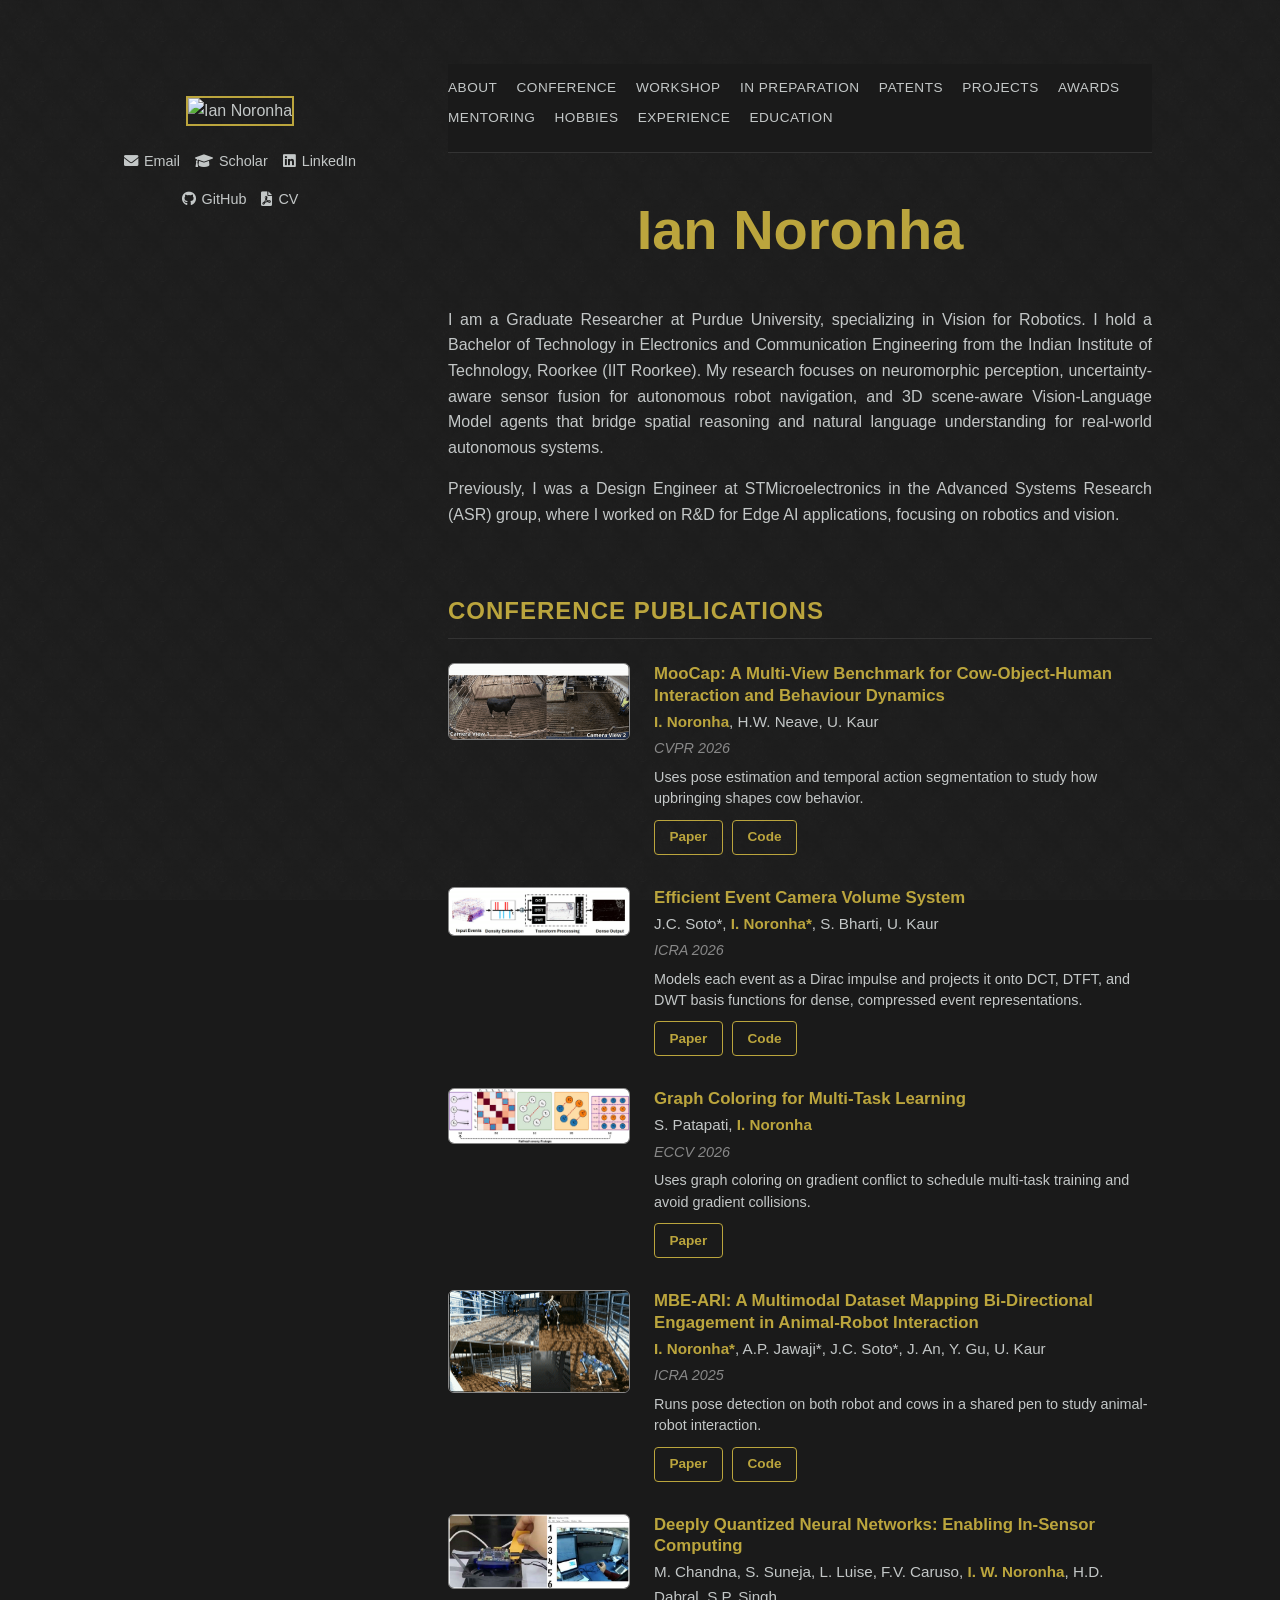
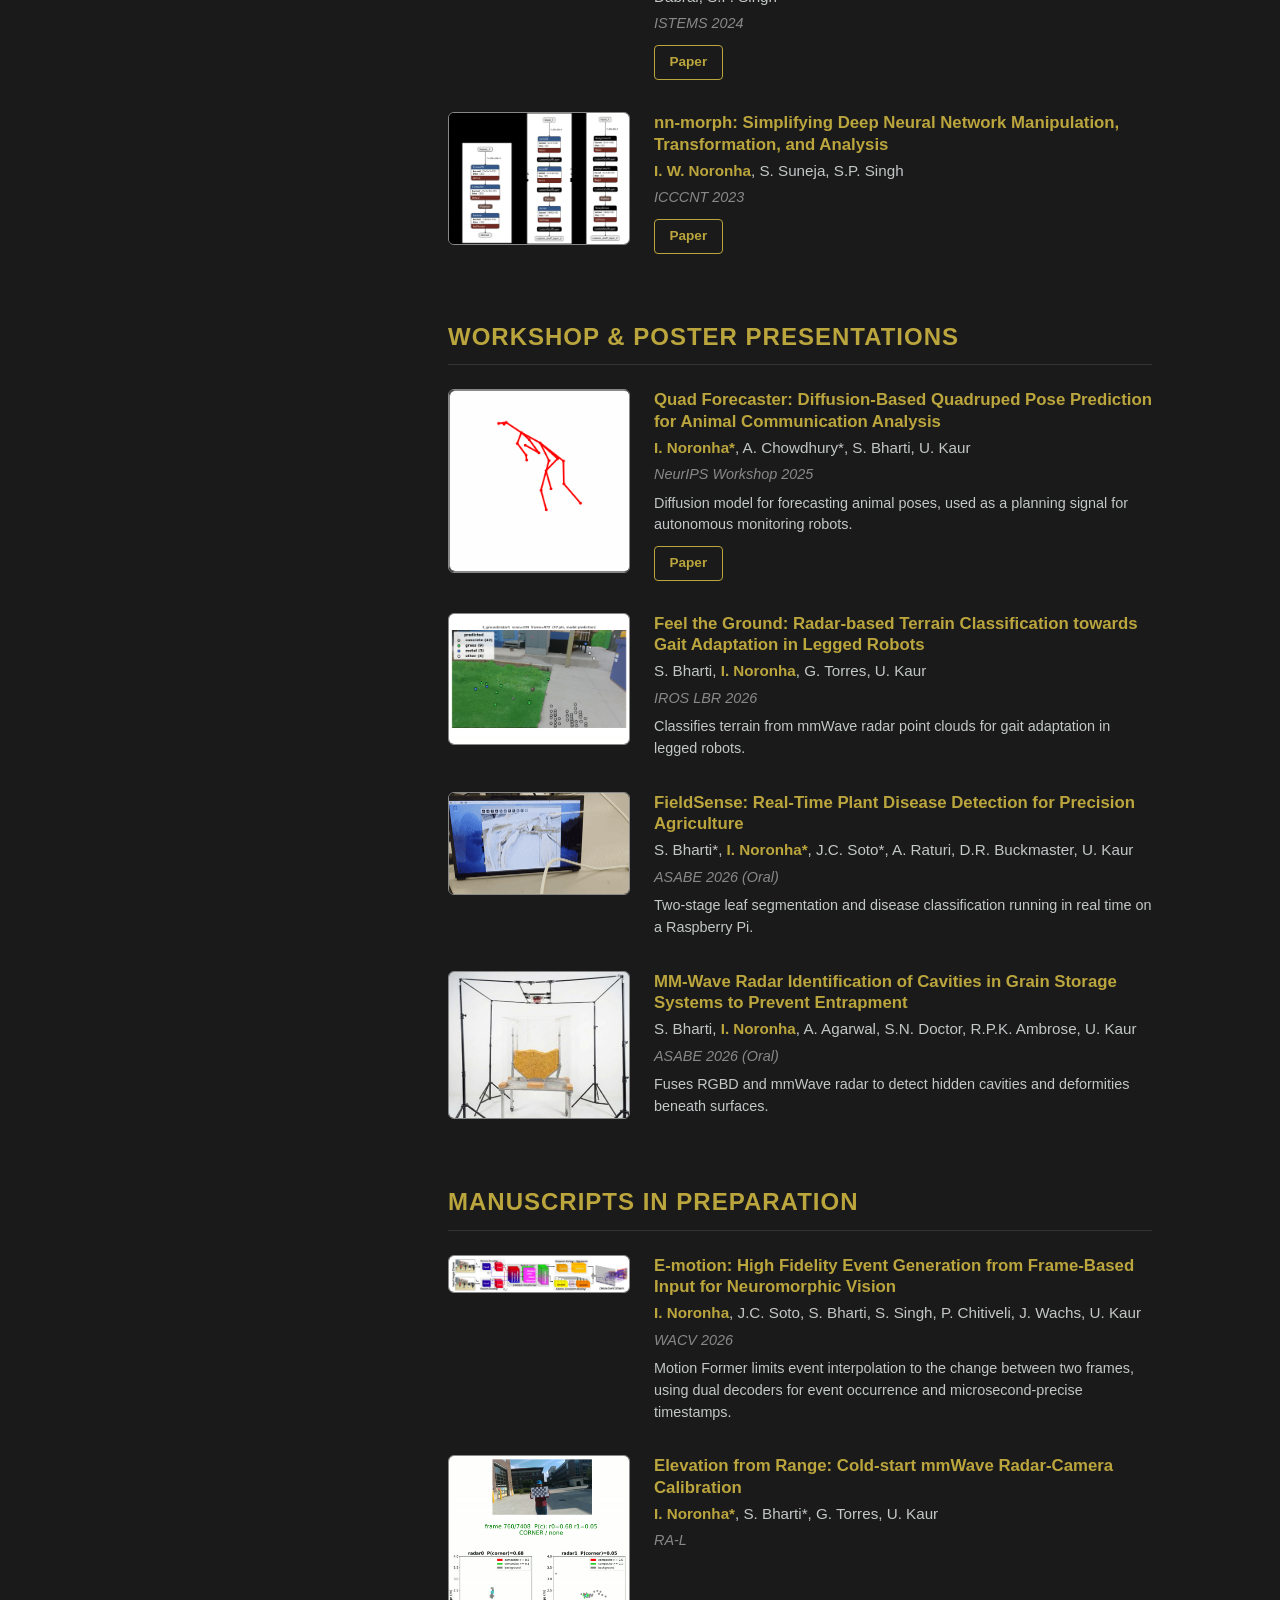
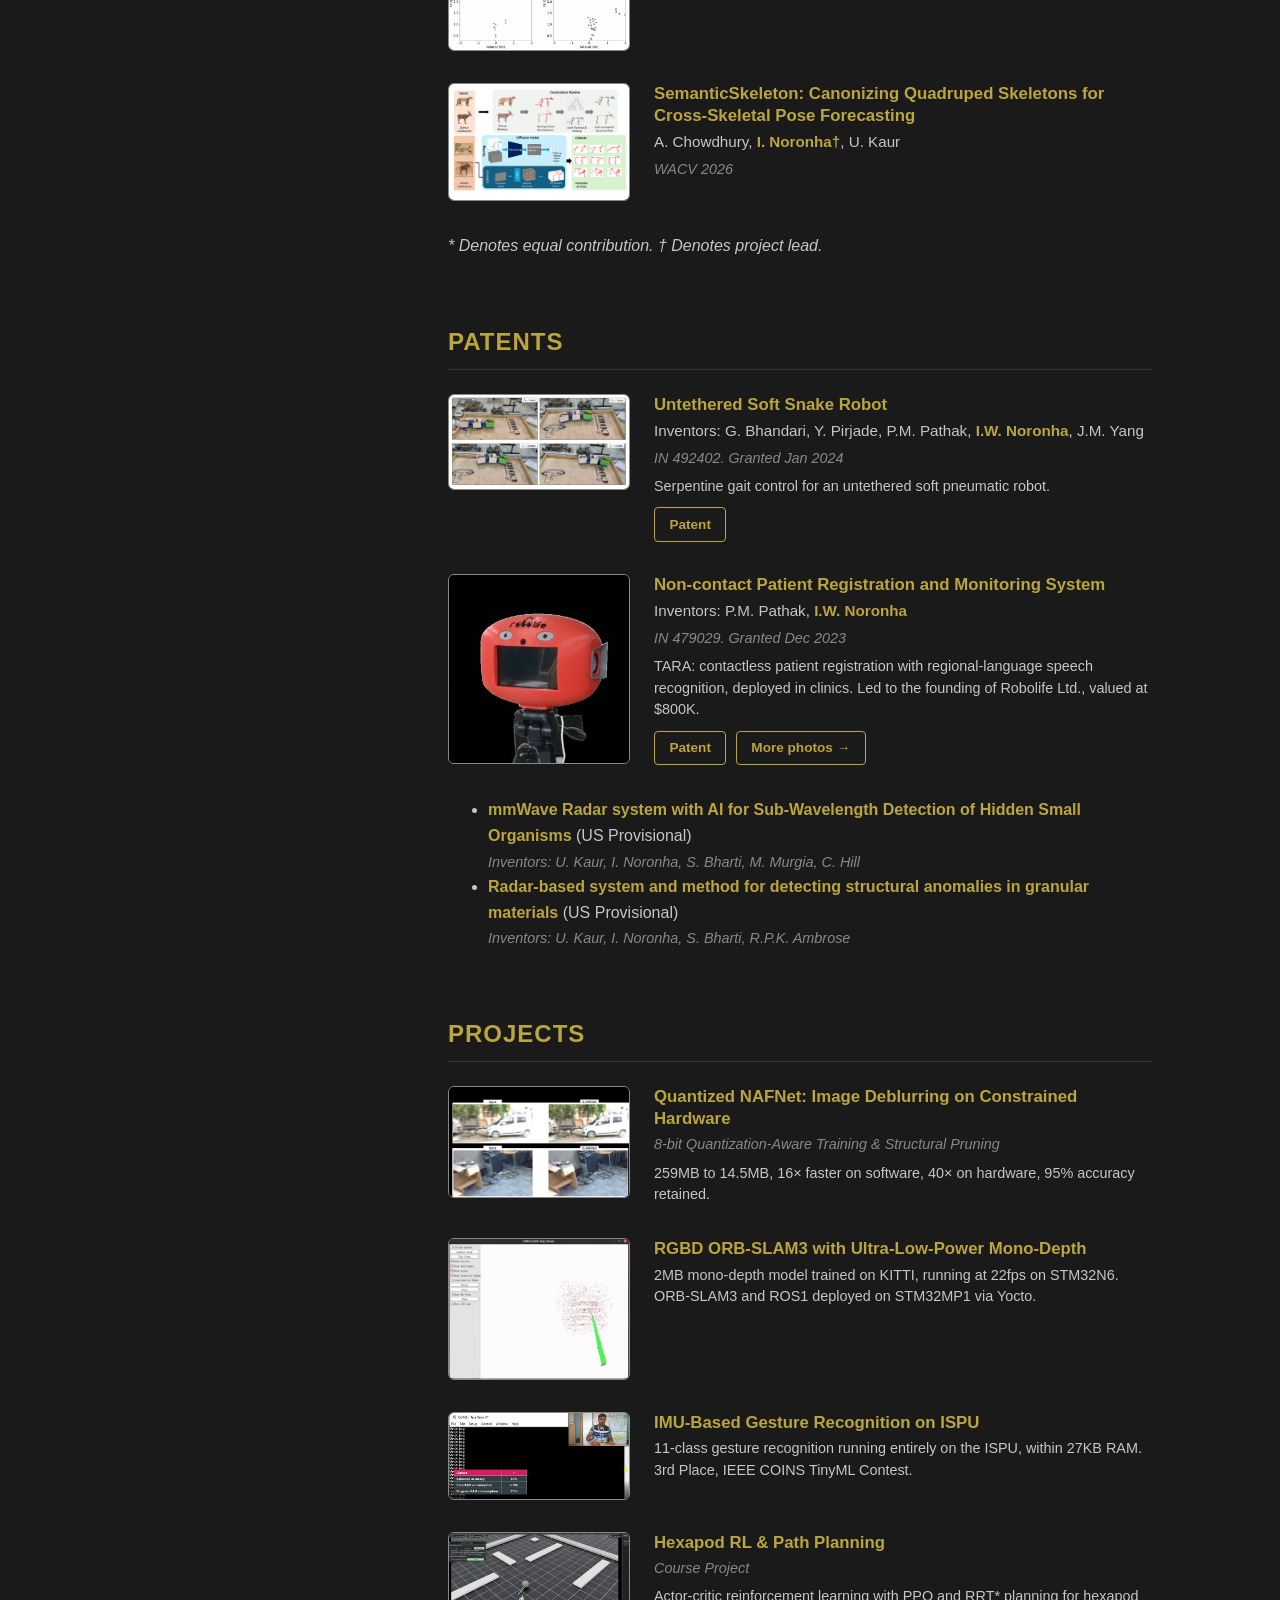
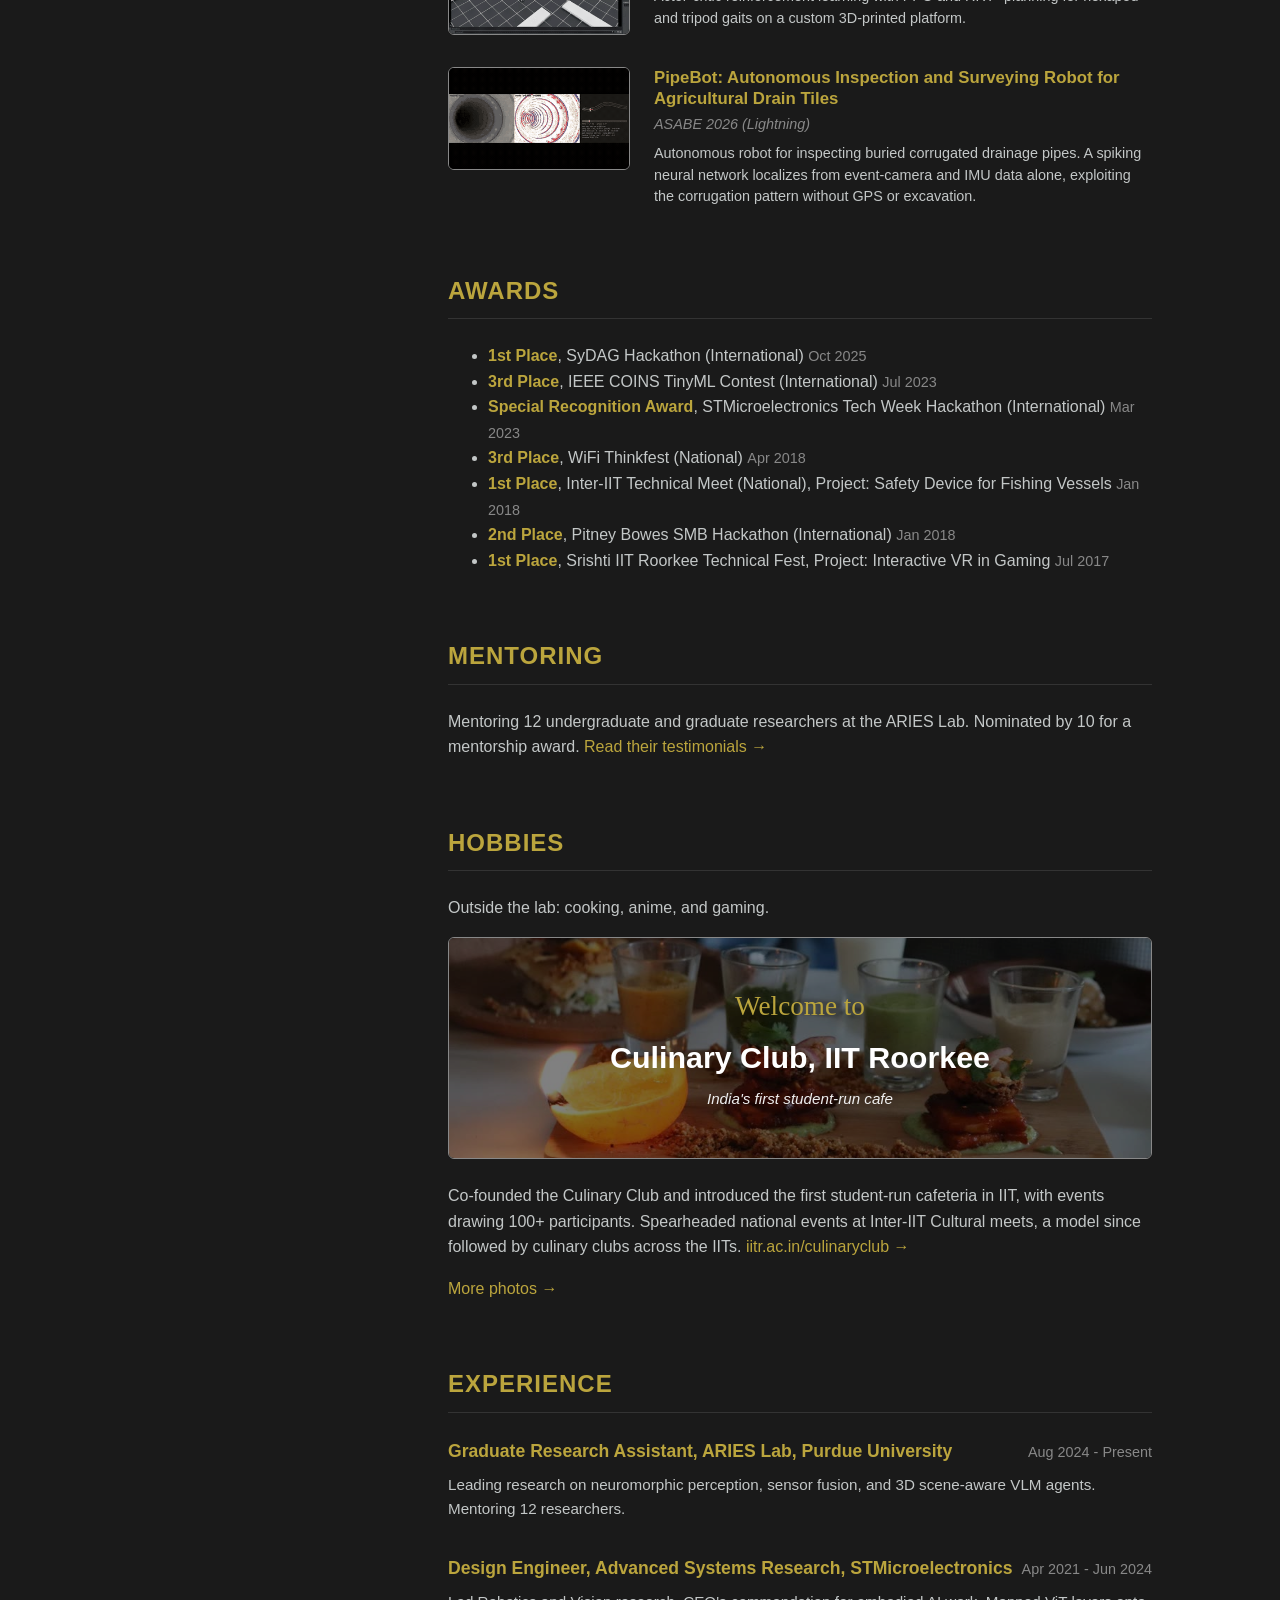
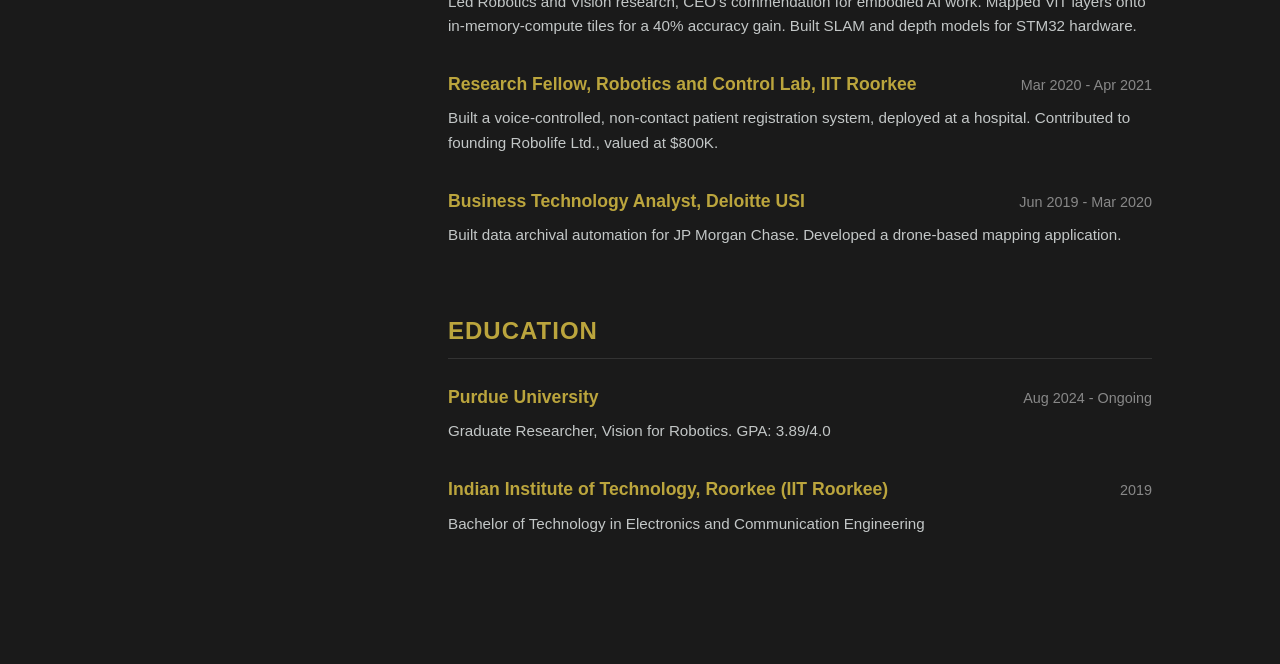
==== index.html @ 7cfef3c7 "Add project visuals, restructure sections per resume, expand content pages Pull in images/gifs extra" ====
<!DOCTYPE html>
<html lang="en">
<head>
    <meta charset="UTF-8">
    <meta name="viewport" content="width=device-width, initial-scale=1.0">
    <title>Ian Noronha | Vision for Robotics</title>
    <link rel="stylesheet" href="styles.css">
    <link rel="stylesheet" href="https://cdnjs.cloudflare.com/ajax/libs/font-awesome/6.0.0/css/all.min.css">
</head>
<body>
    <div class="page-wrapper">

        <!-- FIXED LEFT SIDEBAR -->
        <nav class="sidebar">
            <div class="sidebar-content">
                <img src="profile.jpg" alt="Ian Noronha" class="profile-img">

                <div class="social-links">
                    <!-- Email as a button -->
                    <a href="mailto:inoronha@purdue.edu" title="Email"><i class="fas fa-envelope"></i> Email</a>
                    <!-- Google Scholar -->
                    <a href="https://scholar.google.com/citations?view_op=list_works&amp;hl=en&amp;hl=en&amp;user=65HXZ0gAAAAJ" title="Google Scholar"><i class="fas fa-graduation-cap"></i> Scholar</a>
                    <!-- LinkedIn -->
                    <a href="https://linkedin.com/in/ian-noronha-iitr/" title="LinkedIn"><i class="fab fa-linkedin"></i> LinkedIn</a>
                    <!-- GitHub -->
                    <a href="#" title="GitHub"><i class="fab fa-github"></i> GitHub</a>
                    <!-- CV -->
                    <a href="Ian_noronha_res.pdf" title="CV"><i class="fas fa-file-pdf"></i> CV</a>
                </div>
            </div>
        </nav>

        <!-- SCROLLING RIGHT CONTENT -->
        <main class="content">
            <nav class="jump-nav">
                <a href="#about">About</a>
                <a href="#conference">Conference</a>
                <a href="#workshop">Workshop</a>
                <a href="#in-preparation">In Preparation</a>
                <a href="#patents">Patents</a>
                <a href="#projects">Projects</a>
                <a href="#awards">Awards</a>
                <a href="#mentoring">Mentoring</a>
                <a href="#hobbies">Hobbies</a>
                <a href="#experience">Experience</a>
                <a href="#education">Education</a>
            </nav>

            <section id="about">
                <h1 class="main-name">Ian Noronha</h1>
                <!--[cite: 1] --> <p>I am a Graduate Researcher at Purdue University, specializing in Vision for Robotics. I hold a Bachelor of Technology in Electronics and Communication Engineering from the Indian Institute of Technology, Roorkee (IIT Roorkee). My research focuses on neuromorphic perception, uncertainty-aware sensor fusion for autonomous robot navigation, and 3D scene-aware Vision-Language Model agents that bridge spatial reasoning and natural language understanding for real-world autonomous systems.</p>
                <!--[cite: 1] --> <p>Previously, I was a Design Engineer at STMicroelectronics in the Advanced Systems Research (ASR) group, where I worked on R&D for Edge AI applications, focusing on robotics and vision.</p>
            </section>

            <section id="conference">
                <h2>Conference Publications</h2>

                <div class="pub-item">
                    <div class="pub-image"><img src="moocap.gif" alt="MooCap"></div>
                    <div class="pub-info">
                        <div class="pub-title">MooCap: A Multi-View Benchmark for Cow-Object-Human Interaction and Behaviour Dynamics</div>
                        <div class="pub-authors"><strong>I. Noronha</strong>, H.W. Neave, U. Kaur</div>
                        <div class="pub-venue">CVPR 2026</div>
                        <div class="pub-desc">Uses pose estimation and temporal action segmentation to study how upbringing shapes cow behavior.</div>
                        <div class="pub-links"><a href="https://openaccess.thecvf.com/content/CVPR2026/html/Noronha_MooCap_A_Multi-View_Benchmark_for_Cow-Object-Human_Interaction_and_Behavior_Dynamics_CVPR_2026_paper.html" target="_blank" rel="noopener">Paper</a><a href="https://github.com/IannoIITR/MooCap" target="_blank" rel="noopener">Code</a></div>
                    </div>
                </div>

                <div class="pub-item">
                    <div class="pub-image"><img src="eecvs.jpg" alt="EECVS"></div>
                    <div class="pub-info">
                        <div class="pub-title">Efficient Event Camera Volume System</div>
                        <div class="pub-authors">J.C. Soto*, <strong>I. Noronha*</strong>, S. Bharti, U. Kaur</div>
                        <div class="pub-venue">ICRA 2026</div>
                        <div class="pub-desc">Models each event as a Dirac impulse and projects it onto DCT, DTFT, and DWT basis functions for dense, compressed event representations.</div>
                        <div class="pub-links"><a href="https://arxiv.org/abs/2603.14738" target="_blank" rel="noopener">Paper</a><a href="https://github.com/Dookiep/EECVS/tree/master" target="_blank" rel="noopener">Code</a></div>
                    </div>
                </div>

                <div class="pub-item">
                    <div class="pub-image"><img src="graph.jpg" alt="Graph Coloring"></div>
                    <div class="pub-info">
                        <div class="pub-title">Graph Coloring for Multi-Task Learning</div>
                        <div class="pub-authors">S. Patapati, <strong>I. Noronha</strong></div>
                        <div class="pub-venue">ECCV 2026</div>
                        <div class="pub-desc">Uses graph coloring on gradient conflict to schedule multi-task training and avoid gradient collisions.</div>
                        <div class="pub-links"><a href="https://link.springer.com/chapter/10.1007/978-3-032-37429-5_28" target="_blank" rel="noopener">Paper</a></div>
                    </div>
                </div>

                <div class="pub-item">
                    <div class="pub-image"><img src="mbeari.gif" alt="MBE-ARI"></div>
                    <div class="pub-info">
                        <div class="pub-title">MBE-ARI: A Multimodal Dataset Mapping Bi-Directional Engagement in Animal-Robot Interaction</div>
                        <div class="pub-authors"><strong>I. Noronha*</strong>, A.P. Jawaji*, J.C. Soto*, J. An, Y. Gu, U. Kaur</div>
                        <div class="pub-venue">ICRA 2025</div>
                        <div class="pub-desc">Runs pose detection on both robot and cows in a shared pen to study animal-robot interaction.</div>
                        <div class="pub-links"><a href="https://ieeexplore.ieee.org/abstract/document/11127962" target="_blank" rel="noopener">Paper</a><a href="https://github.com/ARIESPurdue/MBE-ARI" target="_blank" rel="noopener">Code</a></div>
                    </div>
                </div>

                <div class="pub-item">
                    <div class="pub-image"><img src="dqnn.jpg" alt="DQNN"></div>
                    <div class="pub-info">
                        <div class="pub-title">Deeply Quantized Neural Networks: Enabling In-Sensor Computing</div>
                        <div class="pub-authors">M. Chandna, S. Suneja, L. Luise, F.V. Caruso, <strong>I. W. Noronha</strong>, H.D. Dabral, S.P. Singh</div>
                        <div class="pub-venue">ISTEMS 2024</div>
                        <div class="pub-links"><a href="https://ieeexplore.ieee.org/document/10560339" target="_blank" rel="noopener">Paper</a></div>
                    </div>
                </div>

                <div class="pub-item">
                    <div class="pub-image"><img src="nnmorph.jpg" alt="nn-morph"></div>
                    <div class="pub-info">
                        <div class="pub-title">nn-morph: Simplifying Deep Neural Network Manipulation, Transformation, and Analysis</div>
                        <div class="pub-authors"><strong>I. W. Noronha</strong>, S. Suneja, S.P. Singh</div>
                        <div class="pub-venue">ICCCNT 2023</div>
                        <div class="pub-links"><a href="https://ieeexplore.ieee.org/document/10307179" target="_blank" rel="noopener">Paper</a></div>
                    </div>
                </div>
            </section>

            <section id="workshop">
                <h2>Workshop &amp; Poster Presentations</h2>

                <div class="pub-item">
                    <div class="pub-image pub-image-multi">
                        <img src="quad1.gif" alt="Quad Forecaster, cheetah sprint gait">
                        <img src="quad2.gif" alt="Quad Forecaster, cheetah run gait">
                        <img src="quad3.gif" alt="Quad Forecaster, trotting gait">
                    </div>
                    <div class="pub-info">
                        <div class="pub-title">Quad Forecaster: Diffusion-Based Quadruped Pose Prediction for Animal Communication Analysis</div>
                        <div class="pub-authors"><strong>I. Noronha*</strong>, A. Chowdhury*, S. Bharti, U. Kaur</div>
                        <div class="pub-venue">NeurIPS Workshop 2025</div>
                        <div class="pub-desc">Diffusion model for forecasting animal poses, used as a planning signal for autonomous monitoring robots.</div>
                        <div class="pub-links"><a href="https://openreview.net/forum?id=tqSRcqCpqJ" target="_blank" rel="noopener">Paper</a></div>
                    </div>
                </div>

                <!-- Commented out ICRA Workshop paper as requested -->
                <!--
                <div class="pub-item">
                    <div class="pub-image"><img src="spatio.jpg" alt="Spatiotemporal"></div>
                    <div class="pub-info">
                        <div class="pub-title">Spatiotemporal Representations for Event Cameras: Towards Seamless Integration in Robotic Perception</div>
                        <div class="pub-authors"><strong>I. Noronha</strong>, J.C. Soto, U. Kaur</div>
                        <div class="pub-venue">ICRA Workshop 2025</div>
                        <div class="pub-desc">Spatiotemporal event representations for direct integration into robotic perception pipelines.</div>
                    </div>
                </div>
                -->

                <div class="pub-item">
                    <div class="pub-image"><img src="mmwave.jpg" alt="Feel the Ground"></div>
                    <div class="pub-info">
                        <div class="pub-title">Feel the Ground: Radar-based Terrain Classification towards Gait Adaptation in Legged Robots</div>
                        <div class="pub-authors">S. Bharti, <strong>I. Noronha</strong>, G. Torres, U. Kaur</div>
                        <div class="pub-venue">IROS LBR 2026</div>
                        <div class="pub-desc">Classifies terrain from mmWave radar point clouds for gait adaptation in legged robots.</div>
                    </div>
                </div>

                <div class="pub-item">
                    <div class="pub-image"><img src="field.gif" alt="FieldSense"></div>
                    <div class="pub-info">
                        <div class="pub-title">FieldSense: Real-Time Plant Disease Detection for Precision Agriculture</div>
                        <div class="pub-authors">S. Bharti*, <strong>I. Noronha*</strong>, J.C. Soto*, A. Raturi, D.R. Buckmaster, U. Kaur</div>
                        <div class="pub-venue">ASABE 2026 (Oral)</div>
                        <div class="pub-desc">Two-stage leaf segmentation and disease classification running in real time on a Raspberry Pi.</div>
                    </div>
                </div>

                <div class="pub-item">
                    <div class="pub-image"><img src="grain.jpg" alt="MMWave"></div>
                    <div class="pub-info">
                        <div class="pub-title">MM-Wave Radar Identification of Cavities in Grain Storage Systems to Prevent Entrapment</div>
                        <div class="pub-authors">S. Bharti, <strong>I. Noronha</strong>, A. Agarwal, S.N. Doctor, R.P.K. Ambrose, U. Kaur</div>
                        <div class="pub-venue">ASABE 2026 (Oral)</div>
                        <div class="pub-desc">Fuses RGBD and mmWave radar to detect hidden cavities and deformities beneath surfaces.</div>
                    </div>
                </div>

            </section>

            <section id="in-preparation">
                <h2>Manuscripts in Preparation</h2>

                <div class="pub-item">
                    <div class="pub-image"><img src="emotion.jpg" alt="E-motion"></div>
                    <div class="pub-info">
                        <div class="pub-title">E-motion: High Fidelity Event Generation from Frame-Based Input for Neuromorphic Vision</div>
                        <div class="pub-authors"><strong>I. Noronha</strong>, J.C. Soto, S. Bharti, S. Singh, P. Chitiveli, J. Wachs, U. Kaur</div>
                        <div class="pub-venue">WACV 2026</div>
                        <div class="pub-desc">Motion Former limits event interpolation to the change between two frames, using dual decoders for event occurrence and microsecond-precise timestamps.</div>
                    </div>
                </div>

                <!-- Commented out Beyond the Turing Test as requested -->
                <!--
                <div class="pub-item">
                    <div class="pub-image"><img src="turing.jpg" alt="Beyond the Turing Test"></div>
                    <div class="pub-info">
                        <div class="pub-title">Beyond the Turing Test: A Game Theoretic Approach to LLM-Assisted Submissions</div>
                        <div class="pub-authors">S. Bharti, <strong>I. Noronha</strong></div>
                        <div class="pub-venue">NeurIPS 2026</div>
                    </div>
                </div>
                -->

                <div class="pub-item">
                    <div class="pub-image"><img src="elevation.jpg" alt="Elevation from Range"></div>
                    <div class="pub-info">
                        <div class="pub-title">Elevation from Range: Cold-start mmWave Radar-Camera Calibration</div>
                        <div class="pub-authors"><strong>I. Noronha*</strong>, S. Bharti*, G. Torres, U. Kaur</div>
                        <div class="pub-venue">RA-L</div>
                    </div>
                </div>

                <div class="pub-item">
                    <div class="pub-image"><img src="semskel.jpg" alt="SemanticSkeleton"></div>
                    <div class="pub-info">
                        <div class="pub-title">SemanticSkeleton: Canonizing Quadruped Skeletons for Cross-Skeletal Pose Forecasting</div>
                        <div class="pub-authors">A. Chowdhury, <strong>I. Noronha&dagger;</strong>, U. Kaur</div>
                        <div class="pub-venue">WACV 2026</div>
                    </div>
                </div>

                <!--
                <div class="pub-item">
                    <div class="pub-image"><img src="remode.gif" alt="ReMODE"></div>
                    <div class="pub-info">
                        <div class="pub-title">ReMODE: Reliable Motion and Depth Estimation from Uncertainty-Aware Stereo Event Perception</div>
                        <div class="pub-authors"><strong>I. Noronha</strong>, S. Bharti, U. Kaur</div>
                        <div class="pub-venue">DSEC Challenge</div>
                        <div class="pub-desc">Predicts disparity and optical flow from stereo event cameras with per-pixel uncertainty estimation, on the DSEC Challenge benchmark.</div>
                    </div>
                </div>
                -->

                <!-- Commented out CENTAUR as requested -->
                <!--
                <div class="pub-item">
                    <div class="pub-image"><img src="centaur.jpg" alt="Centaur"></div>
                    <div class="pub-info">
                        <div class="pub-title">CENTAUR: Monocular 3D Pose and Kinematic Retargeting of Equine Motion for Quadruped Locomotion</div>
                        <div class="pub-authors"><strong>I. Noronha*</strong>, S. Singh*, P. Chitiveli*, U. Kaur</div>
                        <div class="pub-venue">WACV 2026</div>
                    </div>
                </div>
                -->

                <!-- Commented out Real-Time Edge Perception as requested -->
                <!--
                <div class="pub-item">
                    <div class="pub-image"><img src="edge.jpg" alt="Edge Perception"></div>
                    <div class="pub-info">
                        <div class="pub-title">Real-Time Edge Perception: Compressed Image Restoration for Resource-Constrained Devices</div>
                        <div class="pub-authors"><strong>I. Noronha</strong>, S. Bharti, C. Liu</div>
                        <div class="pub-venue">AAAI 2027</div>
                    </div>
                </div>
                -->

                <p class="asterisk"><em>* Denotes equal contribution. &dagger; Denotes project lead.</em></p>
            </section>

            <section id="patents">
                <h2>Patents</h2>

                <div class="pub-item">
                    <div class="pub-image"><img src="snake-robot.jpg" alt="Untethered Soft Snake Robot"></div>
                    <div class="pub-info">
                        <div class="pub-title">Untethered Soft Snake Robot</div>
                        <div class="pub-authors">Inventors: G. Bhandari, Y. Pirjade, P.M. Pathak, <strong>I.W. Noronha</strong>, J.M. Yang</div>
                        <div class="pub-venue">IN 492402. Granted Jan 2024</div>
                        <div class="pub-desc">Serpentine gait control for an untethered soft pneumatic robot.</div>
                        <div class="pub-links"><a href="https://drive.google.com/file/d/1o9cQXpCu3-DtQqVfzfZgstMcND7EQBF2/view?usp=drivesdk" target="_blank" rel="noopener">Patent</a></div>
                    </div>
                </div>

                <div class="pub-item">
                    <div class="pub-image"><img src="patient-reg.jpg" alt="Non-contact Patient Registration and Monitoring System"></div>
                    <div class="pub-info">
                        <div class="pub-title">Non-contact Patient Registration and Monitoring System</div>
                        <div class="pub-authors">Inventors: P.M. Pathak, <strong>I.W. Noronha</strong></div>
                        <div class="pub-venue">IN 479029. Granted Dec 2023</div>
                        <div class="pub-desc">TARA: contactless patient registration with regional-language speech recognition, deployed in clinics. Led to the founding of Robolife Ltd., valued at $800K.</div>
                        <div class="pub-links"><a href="https://drive.google.com/file/d/1qeNUIuuQBJhRGIdIlLrlpi3-Y-U3fnV5/view?usp=sharing" target="_blank" rel="noopener">Patent</a><a href="tara.html">More photos &rarr;</a></div>
                    </div>
                </div>

                <ul class="clean-list">
                    <li><strong>mmWave Radar system with AI for Sub-Wavelength Detection of Hidden Small Organisms</strong> (US Provisional)<br>
                    <span class="pub-venue">Inventors: U. Kaur, I. Noronha, S. Bharti, M. Murgia, C. Hill</span></li>
                    <li><strong>Radar-based system and method for detecting structural anomalies in granular materials</strong> (US Provisional)<br>
                    <span class="pub-venue">Inventors: U. Kaur, I. Noronha, S. Bharti, R.P.K. Ambrose</span></li>
                </ul>
            </section>

            <section id="projects">
                <h2>Projects</h2>

                <div class="pub-item">
                    <div class="pub-image"><img src="qnafnet.jpg" alt="Quantized NAFNet"></div>
                    <div class="pub-info">
                        <div class="pub-title">Quantized NAFNet: Image Deblurring on Constrained Hardware</div>
                        <div class="pub-venue">8-bit Quantization-Aware Training &amp; Structural Pruning</div>
                        <div class="pub-desc">259MB to 14.5MB, 16&times; faster on software, 40&times; on hardware, 95% accuracy retained.</div>
                    </div>
                </div>

                <div class="pub-item">
                    <div class="pub-image"><img src="orbslam.gif" alt="RGBD ORB-SLAM3"></div>
                    <div class="pub-info">
                        <div class="pub-title">RGBD ORB-SLAM3 with Ultra-Low-Power Mono-Depth</div>
                        <div class="pub-desc">2MB mono-depth model trained on KITTI, running at 22fps on STM32N6. ORB-SLAM3 and ROS1 deployed on STM32MP1 via Yocto.</div>
                    </div>
                </div>

                <div class="pub-item">
                    <div class="pub-image"><img src="gesture.jpg" alt="IMU Gesture Recognition"></div>
                    <div class="pub-info">
                        <div class="pub-title">IMU-Based Gesture Recognition on ISPU</div>
                        <div class="pub-desc">11-class gesture recognition running entirely on the ISPU, within 27KB RAM. 3rd Place, IEEE COINS TinyML Contest.</div>
                    </div>
                </div>

                <div class="pub-item">
                    <div class="pub-image"><img src="hexapod.gif" alt="Hexapod"></div>
                    <div class="pub-info">
                        <div class="pub-title">Hexapod RL &amp; Path Planning</div>
                        <div class="pub-venue">Course Project</div>
                        <div class="pub-desc">Actor-critic reinforcement learning with PPO and RRT* planning for hexapod and tripod gaits on a custom 3D-printed platform.</div>
                    </div>
                </div>

                <div class="pub-item">
                    <div class="pub-image"><img src="pipebot.gif" alt="PipeBot"></div>
                    <div class="pub-info">
                        <div class="pub-title">PipeBot: Autonomous Inspection and Surveying Robot for Agricultural Drain Tiles</div>
                        <div class="pub-venue">ASABE 2026 (Lightning)</div>
                        <div class="pub-desc">Autonomous robot for inspecting buried corrugated drainage pipes. A spiking neural network localizes from event-camera and IMU data alone, exploiting the corrugation pattern without GPS or excavation.</div>
                    </div>
                </div>
            </section>

            <section id="awards">
                <h2>Awards</h2>
                <ul class="clean-list">
                    <li><strong>1st Place</strong>, SyDAG Hackathon (International) <span class="exp-date">Oct 2025</span></li>
                    <li><strong>3rd Place</strong>, IEEE COINS TinyML Contest (International) <span class="exp-date">Jul 2023</span></li>
                    <li><strong>Special Recognition Award</strong>, STMicroelectronics Tech Week Hackathon (International) <span class="exp-date">Mar 2023</span></li>
                    <li><strong>3rd Place</strong>, WiFi Thinkfest (National) <span class="exp-date">Apr 2018</span></li>
                    <li><strong>1st Place</strong>, Inter-IIT Technical Meet (National), Project: Safety Device for Fishing Vessels <span class="exp-date">Jan 2018</span></li>
                    <li><strong>2nd Place</strong>, Pitney Bowes SMB Hackathon (International) <span class="exp-date">Jan 2018</span></li>
                    <li><strong>1st Place</strong>, Srishti IIT Roorkee Technical Fest, Project: Interactive VR in Gaming <span class="exp-date">Jul 2017</span></li>
                </ul>
            </section>

            <section id="mentoring">
                <h2>Mentoring</h2>
                <p>Mentoring 12 undergraduate and graduate researchers at the ARIES Lab. Nominated by 10 for a mentorship award. <a href="testimonials.html">Read their testimonials &rarr;</a></p>
            </section>

            <section id="hobbies">
                <h2>Hobbies</h2>
                <p>Outside the lab: cooking, anime, and gaming.</p>

                <div class="culinary-banner">
                    <img src="culinary-hero.jpg" alt="Culinary Club, IIT Roorkee">
                    <div class="culinary-banner-text">
                        <span class="script">Welcome to</span>
                        <h3>Culinary Club, IIT Roorkee</h3>
                        <p>India's first student-run cafe</p>
                    </div>
                </div>

                <p>Co-founded the Culinary Club and introduced the first student-run cafeteria in IIT, with events drawing 100+ participants. Spearheaded national events at Inter-IIT Cultural meets, a model since followed by culinary clubs across the IITs. <a href="https://www.iitr.ac.in/culinaryclub/" target="_blank" rel="noopener">iitr.ac.in/culinaryclub &rarr;</a></p>

                <p><a href="hobbies.html">More photos &rarr;</a></p>
            </section>

            <section id="experience">
                <h2>Experience</h2>

                <div class="exp-item">
                    <div class="exp-header">
                        <h3>Graduate Research Assistant, ARIES Lab, Purdue University</h3>
                        <span class="exp-date">Aug 2024 - Present</span>
                    </div>
                    <p>Leading research on neuromorphic perception, sensor fusion, and 3D scene-aware VLM agents. Mentoring 12 researchers.</p>
                </div>

                <div class="exp-item">
                    <div class="exp-header">
                        <h3>Design Engineer, Advanced Systems Research, STMicroelectronics</h3>
                        <span class="exp-date">Apr 2021 - Jun 2024</span>
                    </div>
                    <p>Led Robotics and Vision research, CEO's commendation for embodied AI work. Mapped ViT layers onto in-memory-compute tiles for a 40% accuracy gain. Built SLAM and depth models for STM32 hardware.</p>
                </div>

                <div class="exp-item">
                    <div class="exp-header">
                        <h3>Research Fellow, Robotics and Control Lab, IIT Roorkee</h3>
                        <span class="exp-date">Mar 2020 - Apr 2021</span>
                    </div>
                    <p>Built a voice-controlled, non-contact patient registration system, deployed at a hospital. Contributed to founding Robolife Ltd., valued at $800K.</p>
                </div>

                <div class="exp-item">
                    <div class="exp-header">
                        <h3>Business Technology Analyst, Deloitte USI</h3>
                        <span class="exp-date">Jun 2019 - Mar 2020</span>
                    </div>
                    <p>Built data archival automation for JP Morgan Chase. Developed a drone-based mapping application.</p>
                </div>
            </section>

            <section id="education">
                <h2>Education</h2>

                <div class="exp-item">
                    <div class="exp-header">
                        <h3>Purdue University</h3>
                        <span class="exp-date">Aug 2024 - Ongoing</span>
                    </div>
                    <p>Graduate Researcher, Vision for Robotics. GPA: 3.89/4.0</p>
                </div>

                <div class="exp-item">
                    <div class="exp-header">
                        <h3>Indian Institute of Technology, Roorkee (IIT Roorkee)</h3>
                        <span class="exp-date">2019</span>
                    </div>
                    <p>Bachelor of Technology in Electronics and Communication Engineering</p>
                </div>
            </section>
        </main>

    </div>
</body>
</html>
---- styles.css ----
/* Variables for Purdue Theme */
:root {
    --bg-black: #1a1a1a;
    --text-white: #c3c7c7;
    --purdue-gold: #bba53d;
    --muted-gray: #888888;
}

body {
    background-color: var(--bg-black);
    color: var(--text-white);
    font-family: -apple-system, BlinkMacSystemFont, "Segoe UI", Roboto, Helvetica, Arial, sans-serif;
    margin: 0;
    padding: 0;
    line-height: 1.6;
    font-size: 16px;
    position: relative;
}

body::before {
    content: "";
    position: fixed;
    inset: 0;
    background-image: url("texture_sq_smal.png");
    background-repeat: repeat;
    background-size: 60px 60px;
    opacity: 0.25;
    mix-blend-mode: screen;
    pointer-events: none;
    z-index: -1;
}

h1, h2, h3, h4, strong, b {
    color: var(--purdue-gold);
    font-weight: 600;
}

/* Center and scale the main name */
.main-name {
    text-align: center;
    font-size: 3.5rem; /* Makes the name significantly larger */
    margin-top: 0;
    margin-bottom: 2rem;
    color: var(--purdue-gold);
    border-bottom: none; /* Removes the underline if it exists */
}

a {
    color: var(--purdue-gold);
    text-decoration: none;
    transition: color 0.2s ease-in-out;
}

a:hover {
    color: #ffffff;
}

/* Center the Entire Page Layout */
.page-wrapper {
    display: flex;
    max-width: 1120px; /* 320px for sidebar + 800px for content */
    margin: 0 auto; /* This is the magic rule that centers everything on large screens */
    position: relative;
}

/* Sticky Left Sidebar */
.sidebar {
    position: sticky;
    top: 0;
    width: 320px;
    height: 100vh;
    /* Increase the top padding to push items down */
    padding: 6rem 2rem 2rem 2rem; 
    box-sizing: border-box;
    display: flex;
    flex-direction: column;
    align-items: center;
    text-align: center;
    flex-shrink: 0;
}

.profile-img {
    width: 160px;
    height: 220px; /* Taller height creates the rectangle */
    border-radius: 0; /* 0 makes the corners sharp. Change to 8px for slightly rounded corners */
    object-fit: cover;
    margin-bottom: 1.5rem;
    border: 2px solid var(--purdue-gold);
}

.sidebar h1 {
    font-size: 1.8rem;
    margin: 0 0 0.2rem 0;
}

.sidebar h2 {
    font-size: 1rem;
    color: var(--text-white);
    font-weight: 400;
    margin: 0 0 0.5rem 0;
}

.sidebar p {
    font-size: 0.9rem;
    color: var(--muted-gray);
    margin: 0 0 1.5rem 0;
}

.contact-info {
    margin-bottom: 1.5rem;
    font-size: 0.95rem;
}

.social-links {
    display: flex;
    gap: 15px;
    flex-wrap: wrap;
    justify-content: center;
}

.social-links a {
    font-size: 0.9rem;
    color: var(--text-white);
    display: flex;
    align-items: center;
    gap: 6px;
}

.social-links a:hover {
    color: var(--purdue-gold);
}

/* Right Scrolling Content */
#about p {
    text-align: justify;
}
.content {
    flex-grow: 1;
    max-width: 800px;
    padding: 4rem 3rem;
    box-sizing: border-box;
}

section {
    margin-bottom: 4rem;
}

section h2 {
    font-size: 1.5rem;
    border-bottom: 1px solid #333;
    padding-bottom: 0.5rem;
    margin-bottom: 1.5rem;
    text-transform: uppercase;
    letter-spacing: 1px;
}

.subsection-title {
    margin-top: 2.5rem;
    font-size: 1.2rem;
}

/* Experience Styling */
.exp-item {
    margin-bottom: 2rem;
}

.exp-header {
    display: flex;
    justify-content: space-between;
    align-items: baseline;
    margin-bottom: 0.5rem;
}

.exp-header h3 {
    margin: 0;
    font-size: 1.1rem;
}

.exp-date {
    font-size: 0.9rem;
    color: var(--muted-gray);
}

.exp-item p {
    margin: 0;
    font-size: 0.95rem;
}

/* Publication Styling - With Images/GIFs */
.pub-item {
    display: flex;
    flex-direction: row;
    gap: 1.5rem; /* Space between the image and the text */
    margin-bottom: 2rem;
    align-items: flex-start;
}

.pub-image {
    flex: 0 0 180px; /* Forces the image box to be exactly 180px wide */
    border-radius: 6px;
    overflow: hidden;
    border: 1px solid var(--muted-gray);
    background-color: #000; /* Dark background if image doesn't fill completely */
}

.pub-image img {
    width: 100%;
    height: auto;
    display: block;
    object-fit: cover;
}

.pub-image-multi {
    flex: 0 0 380px;
    display: flex;
    gap: 2px;
    border: none;
    background: none;
    border-radius: 0;
    overflow: visible;
}

.pub-image-multi img {
    width: 33.33%;
    border-radius: 6px;
    border: 1px solid var(--muted-gray);
    background-color: #000;
}

/* Publication Styling - With Images/GIFs */
.pub-item {
    display: flex;
    flex-direction: row;
    gap: 1.5rem; /* Space between the image and the text */
    margin-bottom: 2rem;
    align-items: flex-start;
}

.pub-image {
    flex: 0 0 180px; /* Forces the image box to be exactly 180px wide */
    border-radius: 6px;
    overflow: hidden;
    border: 1px solid var(--muted-gray);
    background-color: #000; /* Dark background if image doesn't fill completely */
}

.pub-image img {
    width: 100%;
    height: auto;
    display: block;
    object-fit: cover;
}

.pub-info {
    flex: 1; /* Allows the text box to take up the remaining space */
}

.pub-title {
    font-weight: bold;
    color: var(--purdue-gold);
    font-size: 1.05rem;
    margin-bottom: 0.2rem;
    line-height: 1.3;
}

.pub-authors {
    font-size: 0.95rem;
    margin-bottom: 0.2rem;
}

.pub-venue {
    font-size: 0.9rem;
    font-style: italic;
    color: var(--muted-gray);
    margin-bottom: 0.4rem;
}

.pub-desc {
    font-size: 0.9rem;
    color: var(--text-white);
    margin-top: 0.3rem;
    line-height: 1.5;
}

.pub-links {
    font-size: 0.85rem;
    display: flex;
    flex-wrap: wrap;
    gap: 0.6rem;
    margin-top: 0.6rem;
}

.pub-links a {
    color: var(--purdue-gold);
    font-weight: 600;
    border: 1.5px solid var(--purdue-gold);
    border-radius: 4px;
    padding: 0.35rem 0.9rem;
    background-color: transparent;
    transition: background-color 0.2s ease-in-out, color 0.2s ease-in-out;
}

.pub-links a:hover {
    color: var(--bg-black);
    background-color: var(--purdue-gold);
}

.culinary-banner {
    position: relative;
    border-radius: 6px;
    overflow: hidden;
    margin: 1rem 0 1.5rem 0;
    border: 1px solid var(--muted-gray);
}

.culinary-banner img {
    width: 100%;
    height: 220px;
    object-fit: cover;
    display: block;
    filter: brightness(0.5);
}

.culinary-banner-text {
    position: absolute;
    inset: 0;
    display: flex;
    flex-direction: column;
    align-items: center;
    justify-content: center;
    text-align: center;
    color: #fff;
    padding: 1rem;
}

.culinary-banner-text .script {
    font-family: "Brush Script MT", "Segoe Script", cursive;
    font-size: 1.7rem;
    color: var(--purdue-gold);
    margin-bottom: 0.3rem;
}

.culinary-banner-text h3 {
    margin: 0 0 0.3rem 0;
    font-size: 1.9rem;
    color: #fff;
    font-weight: 700;
}

.culinary-banner-text p {
    margin: 0;
    font-size: 0.95rem;
    color: #eee;
    font-style: italic;
}

.hobby-gallery {
    display: flex;
    gap: 1rem;
    flex-wrap: wrap;
}

.hobby-gallery img {
    width: 220px;
    height: 160px;
    object-fit: cover;
    border-radius: 6px;
    border: 1px solid var(--muted-gray);
}

.hobby-gallery img.trophy-img {
    object-fit: contain;
    background-color: #000;
}

.hobby-gallery img.full-ar {
    width: auto;
    height: auto;
    max-width: 100%;
    max-height: 300px;
    object-fit: contain;
    background-color: #000;
}

/* Testimonial grid for mentoring feedback */
.testimonial-grid {
    display: grid;
    grid-template-columns: 1fr 1fr;
    gap: 1.2rem;
    margin-top: 1.5rem;
}

.testimonial {
    background-color: rgba(255, 255, 255, 0.03);
    border: 1px solid #333;
    border-left: 3px solid var(--purdue-gold);
    border-radius: 4px;
    padding: 1rem 1.2rem;
    display: flex;
    flex-direction: column;
    justify-content: space-between;
}

.testimonial p {
    margin: 0 0 0.8rem 0;
    font-size: 0.9rem;
    font-style: italic;
    color: var(--text-white);
}

.testimonial-sign-row {
    display: flex;
    align-items: center;
    justify-content: space-between;
    gap: 0.8rem;
}

.testimonial cite {
    font-size: 0.85rem;
    font-style: normal;
    color: var(--purdue-gold);
    font-weight: 600;
}

.testimonial-signature {
    background-color: #fff;
    border-radius: 4px;
    padding: 0.2rem 0.6rem;
    display: inline-flex;
    align-items: center;
    flex-shrink: 0;
}

.testimonial-signature img {
    height: 32px;
    width: auto;
    display: block;
}

.back-link {
    display: inline-block;
    font-size: 0.9rem;
    margin-bottom: 2rem;
}

/* Jump navigation */
.jump-nav {
    display: flex;
    flex-wrap: wrap;
    gap: 0.5rem 1.2rem;
    padding: 0.8rem 0 1.5rem 0;
    margin-bottom: 2rem;
    border-bottom: 1px solid #333;
    position: sticky;
    top: 0;
    background-color: var(--bg-black);
    z-index: 10;
}

.jump-nav a {
    font-size: 0.85rem;
    text-transform: uppercase;
    letter-spacing: 0.5px;
    color: var(--text-white);
}

.jump-nav a:hover {
    color: var(--purdue-gold);
}

@media (max-width: 600px) {
    .testimonial-grid {
        grid-template-columns: 1fr;
    }
}

/* Ensure mobile screens stack the image above the text */
@media (max-width: 600px) {
    .pub-item {
        flex-direction: column;
        gap: 1rem;
    }
    .pub-image {
        flex: 0 0 auto;
        width: 100%;
        max-width: 300px;
    }
    .pub-image-multi {
        flex: 0 0 auto;
        width: 100%;
        max-width: 300px;
    }
}
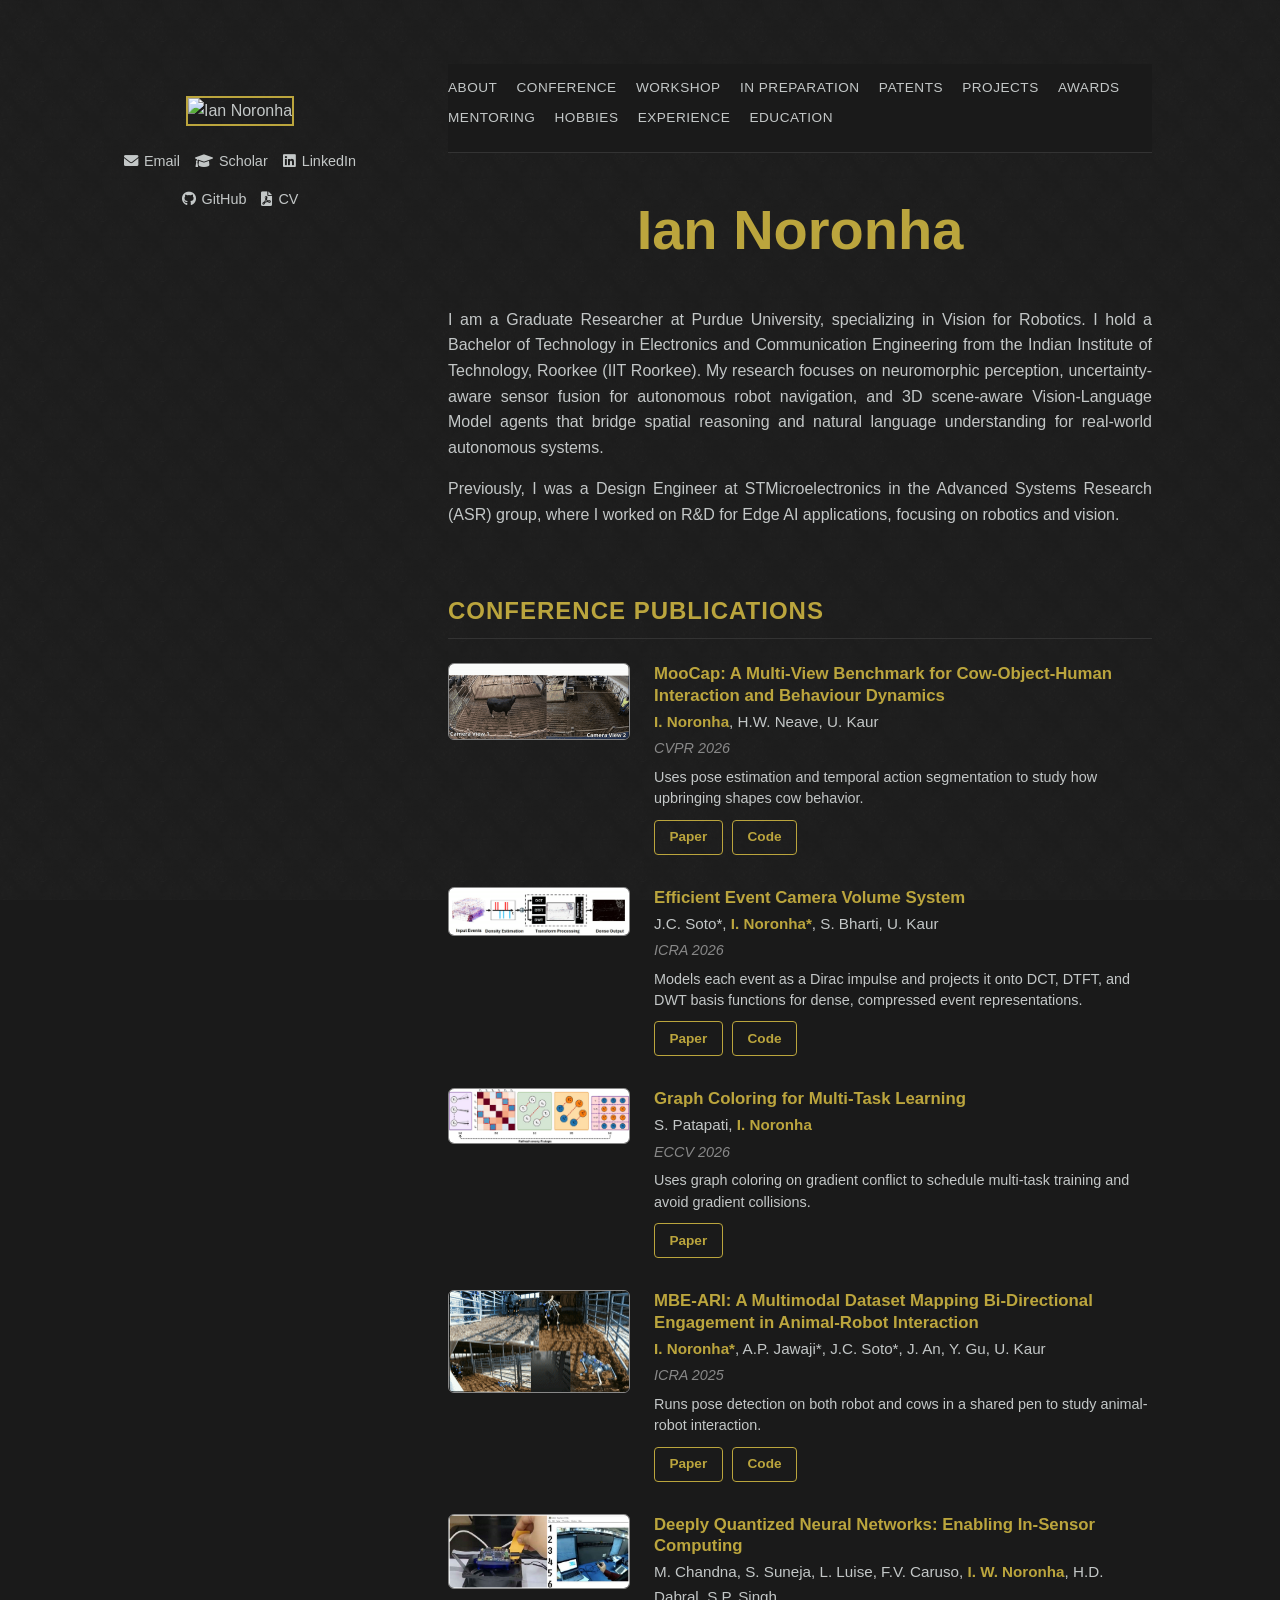
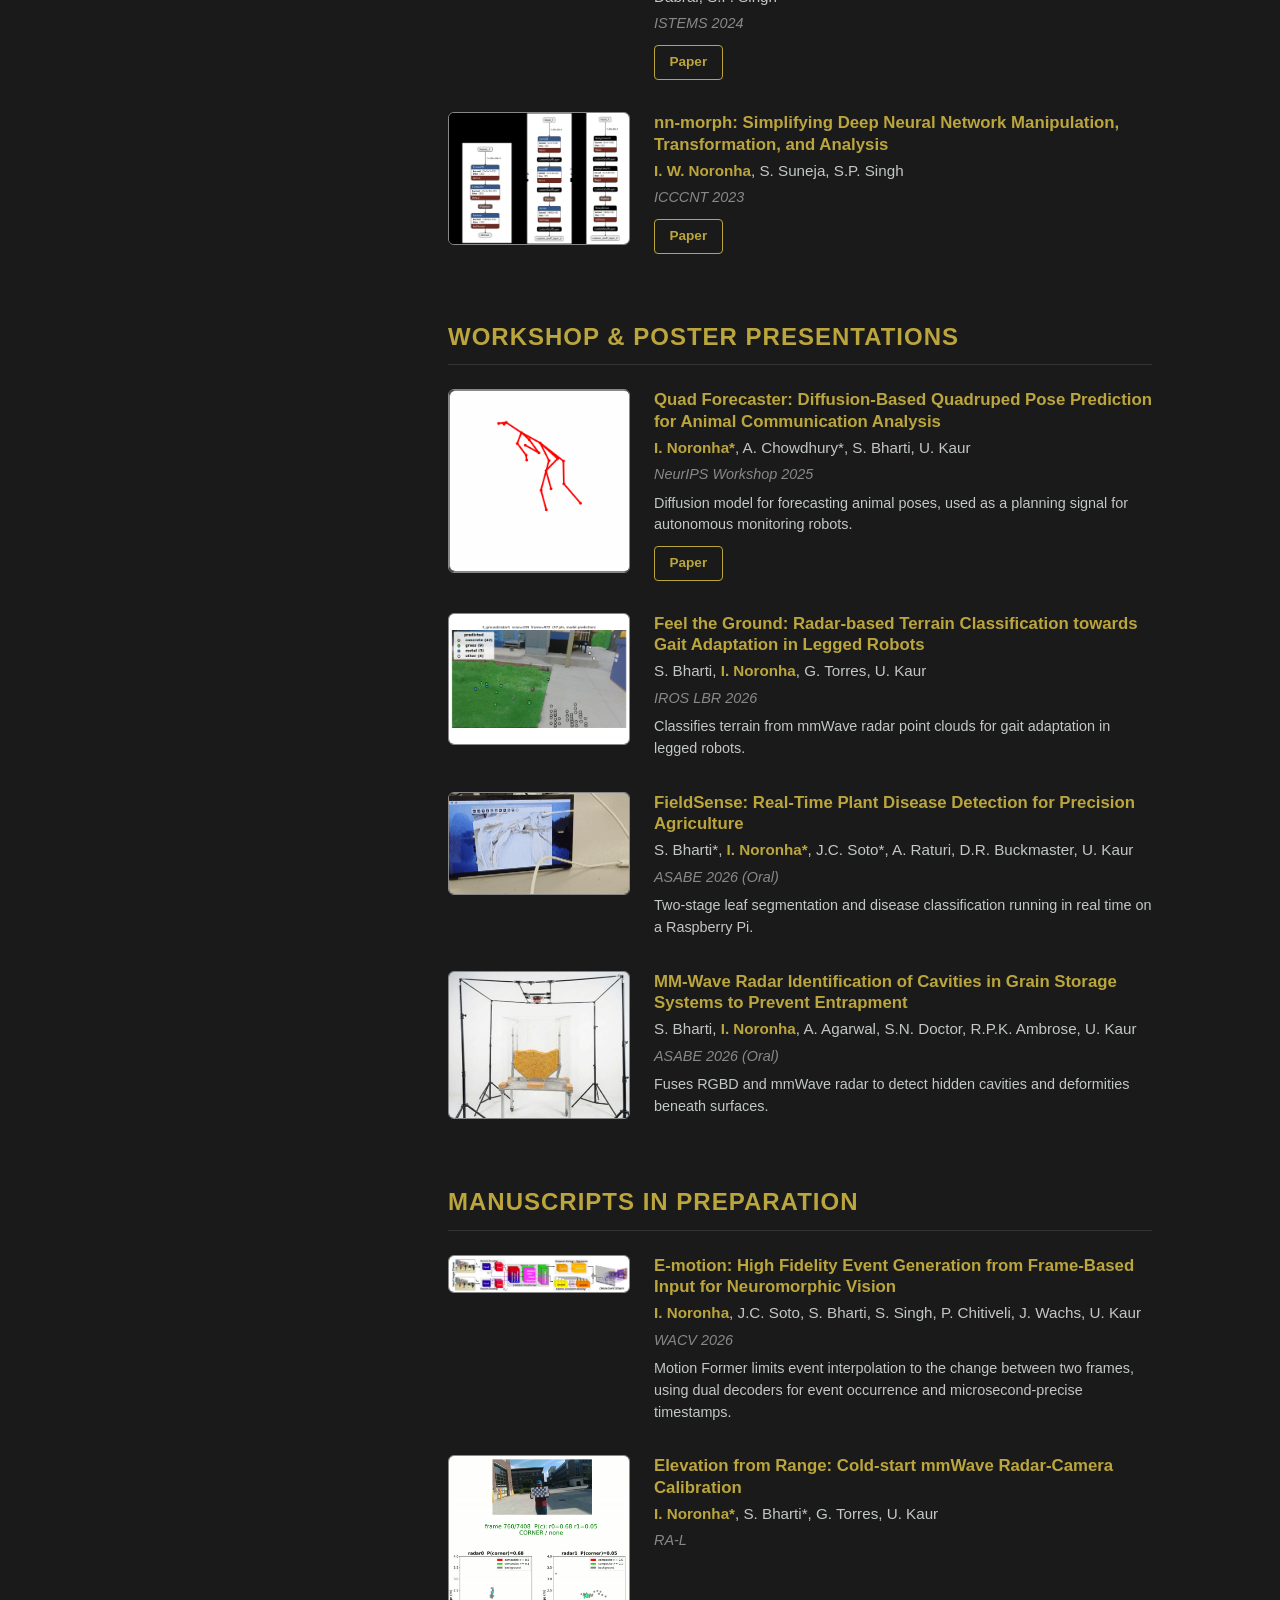
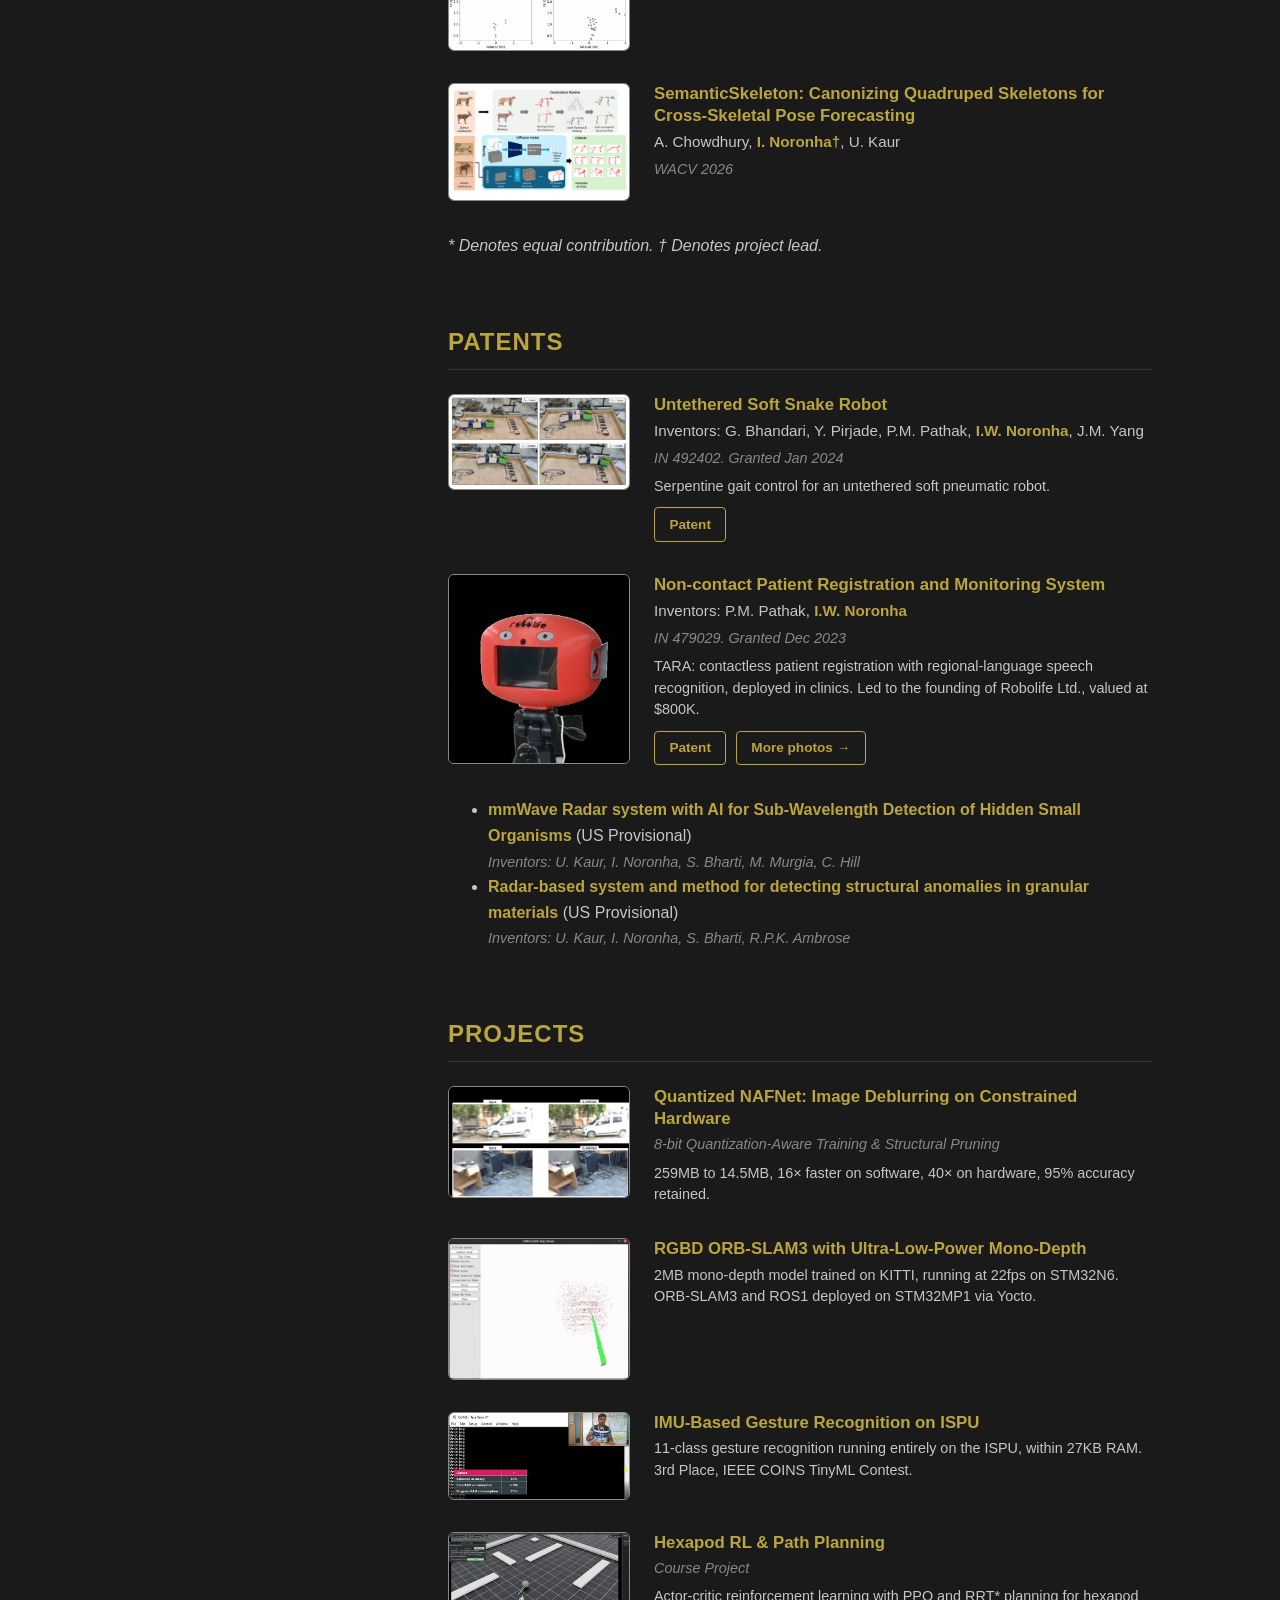
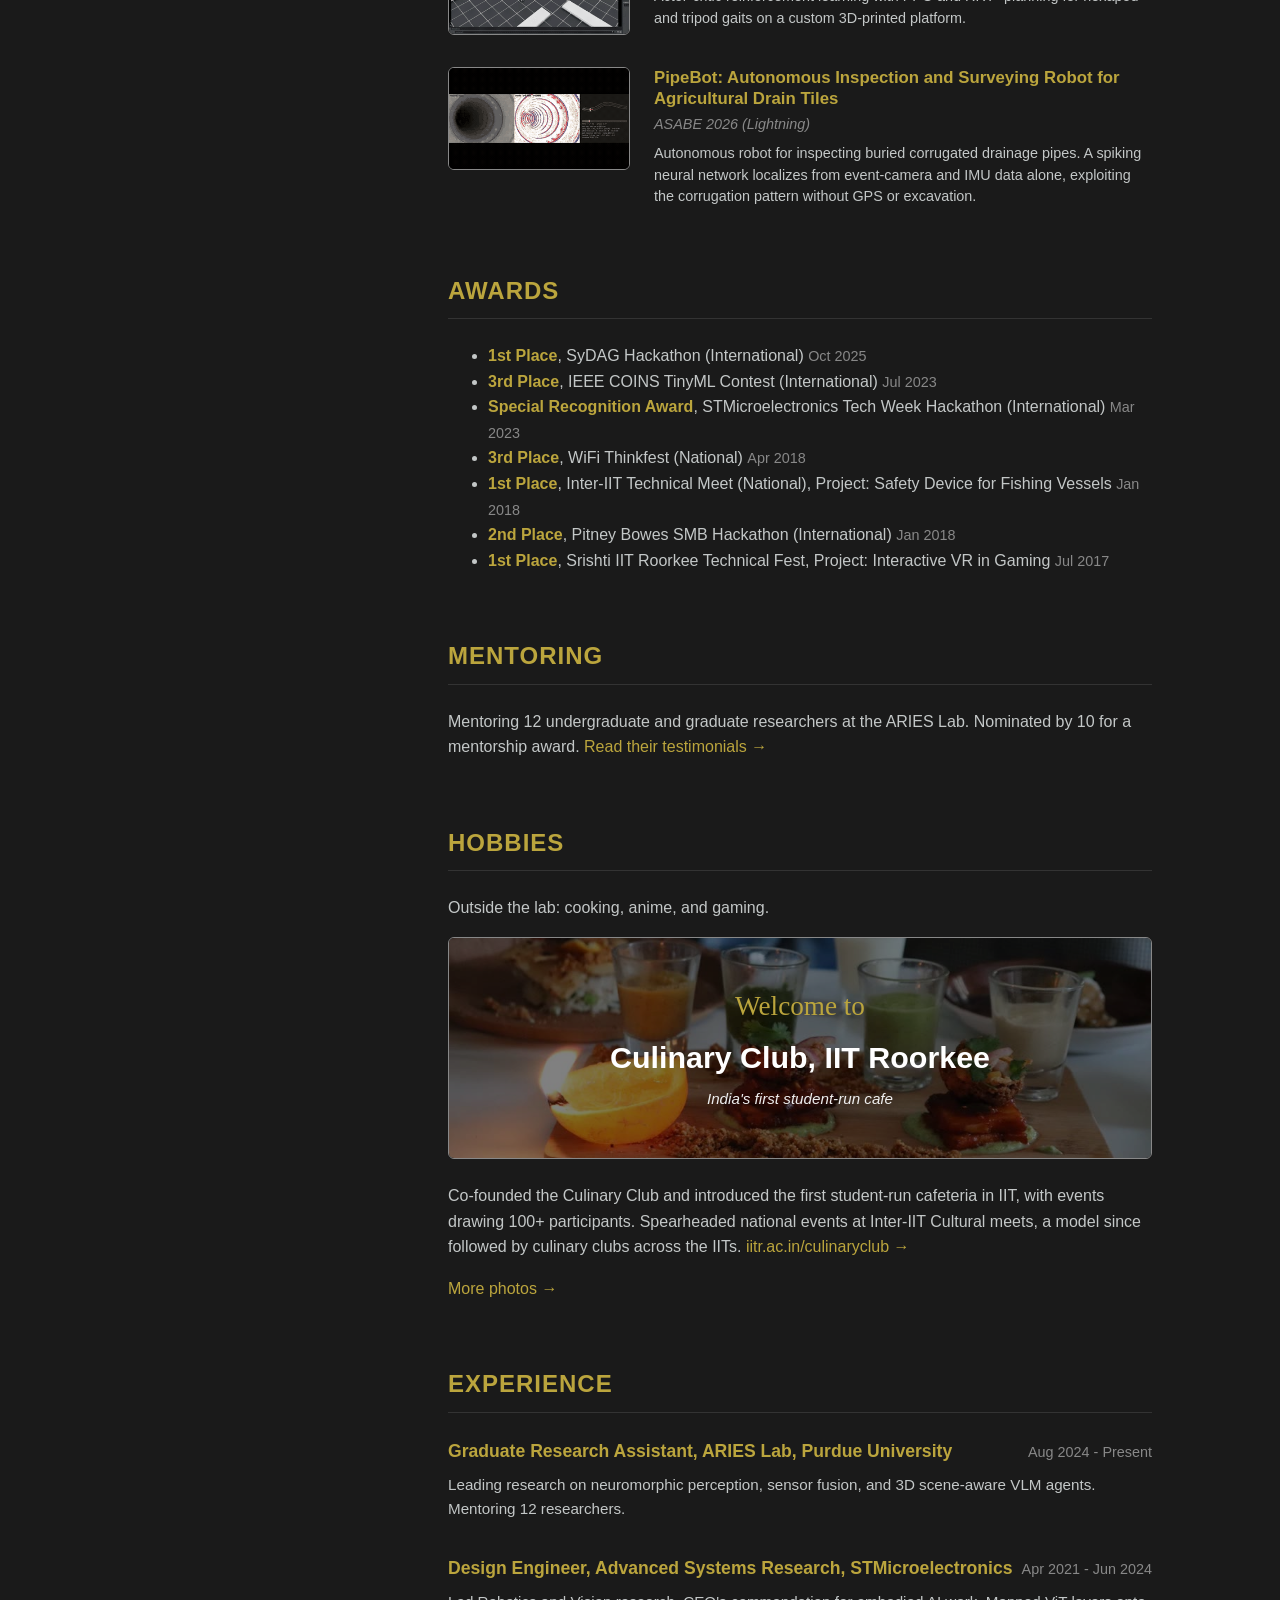
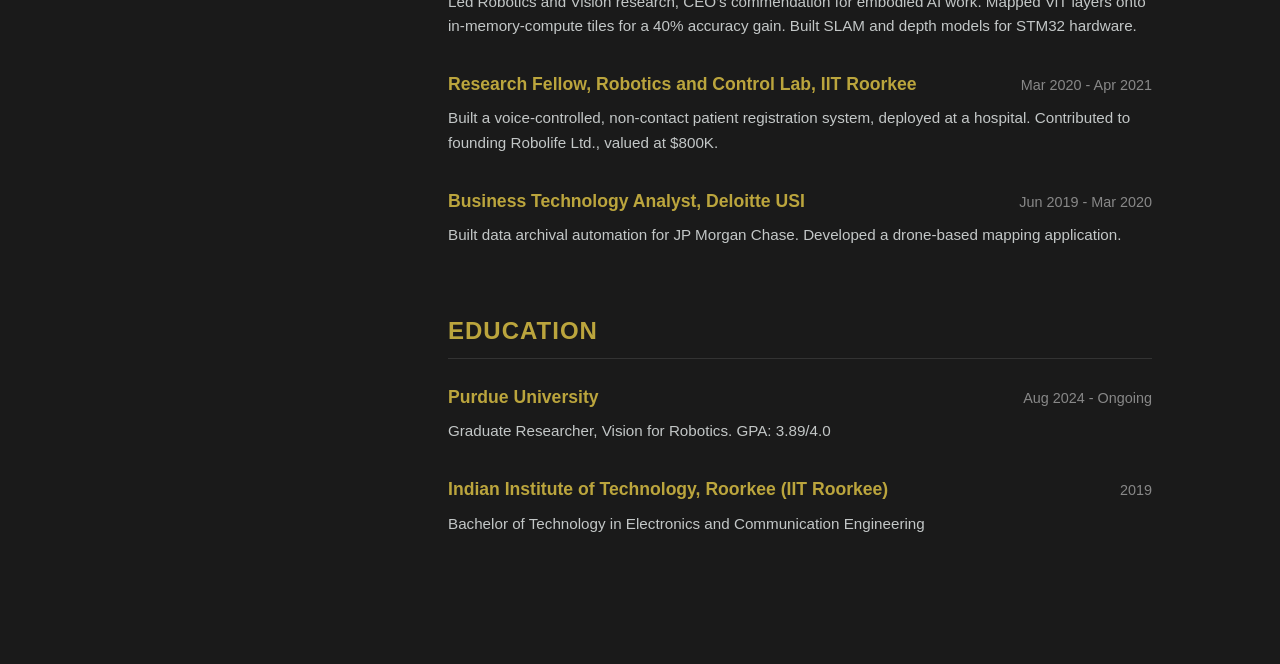
==== commit f63022ae: "Link GitHub icon to github.com/IannoIITR" ====
--- a/index.html
+++ b/index.html
@@ -23,7 +23,7 @@
                     <!-- LinkedIn -->
                     <a href="https://linkedin.com/in/ian-noronha-iitr/" title="LinkedIn"><i class="fab fa-linkedin"></i> LinkedIn</a>
                     <!-- GitHub -->
-                    <a href="#" title="GitHub"><i class="fab fa-github"></i> GitHub</a>
+                    <a href="https://github.com/IannoIITR" title="GitHub"><i class="fab fa-github"></i> GitHub</a>
                     <!-- CV -->
                     <a href="Ian_noronha_res.pdf" title="CV"><i class="fas fa-file-pdf"></i> CV</a>
                 </div>
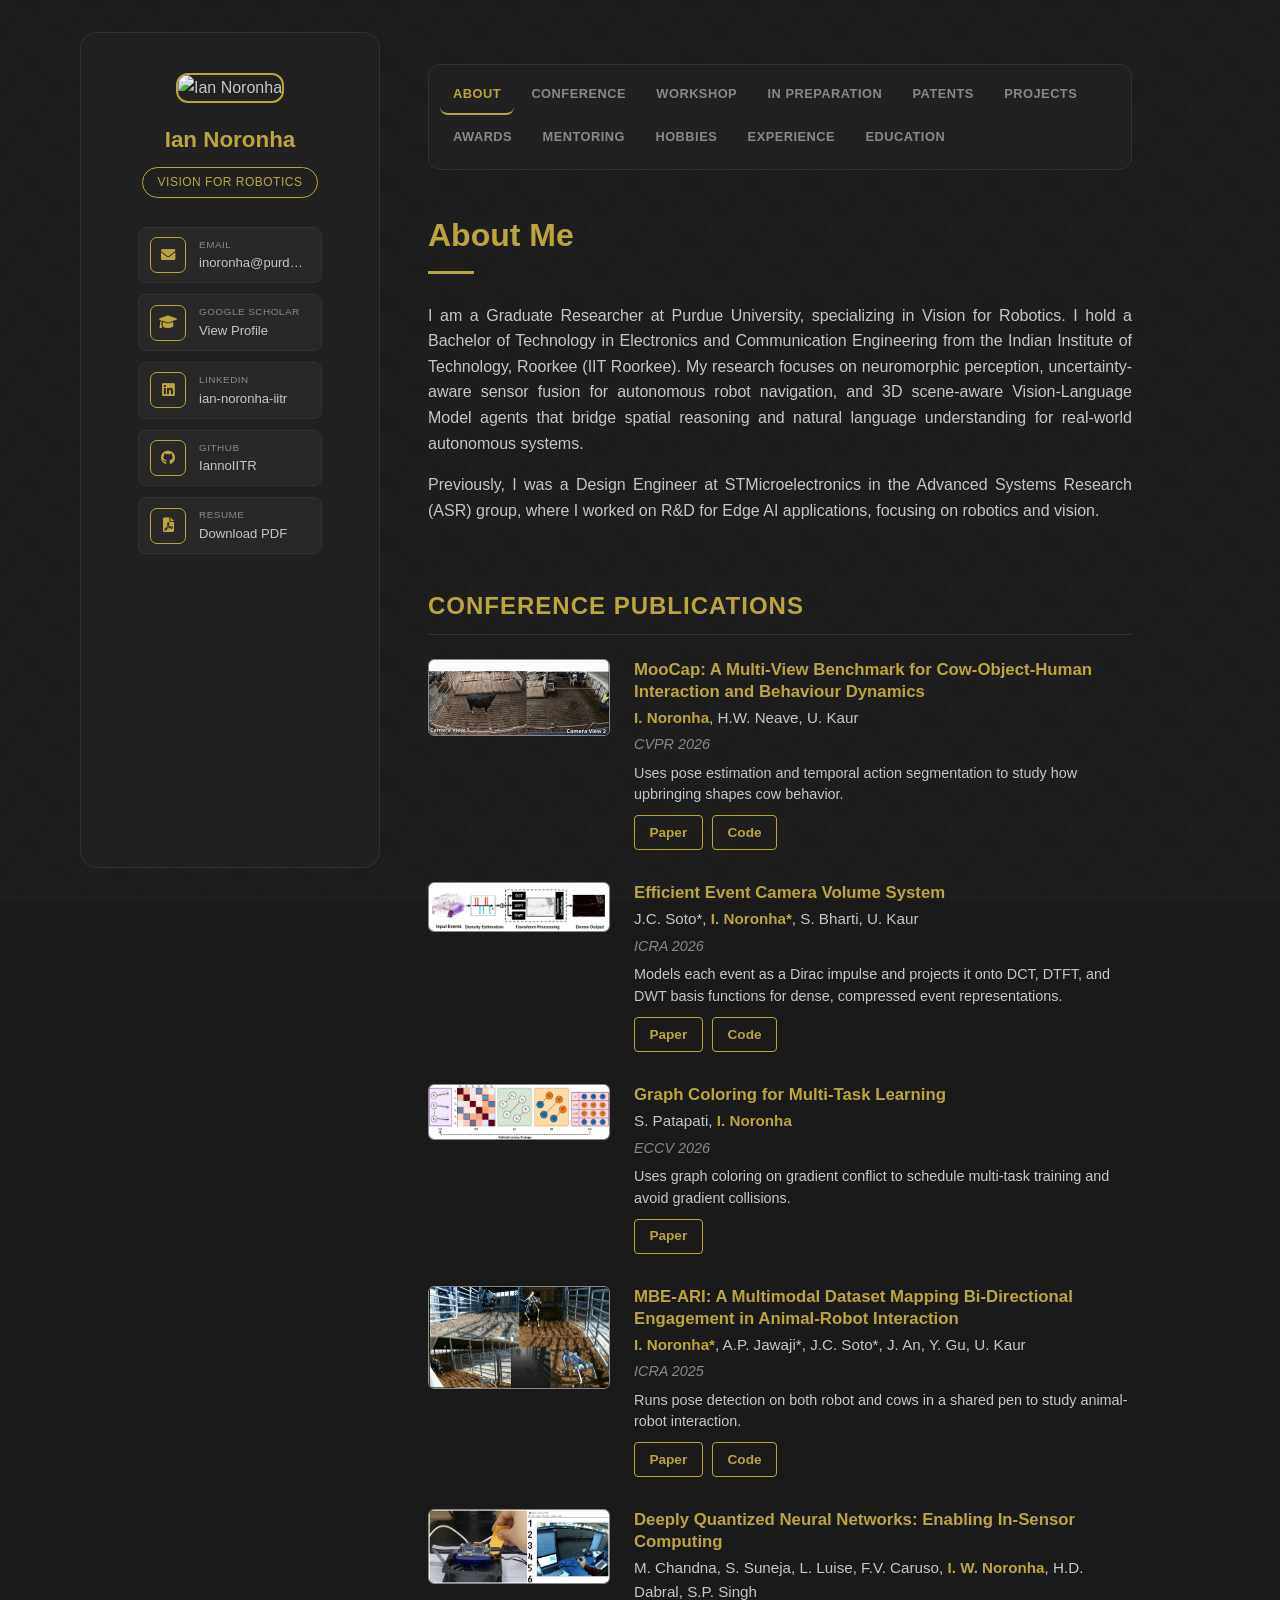
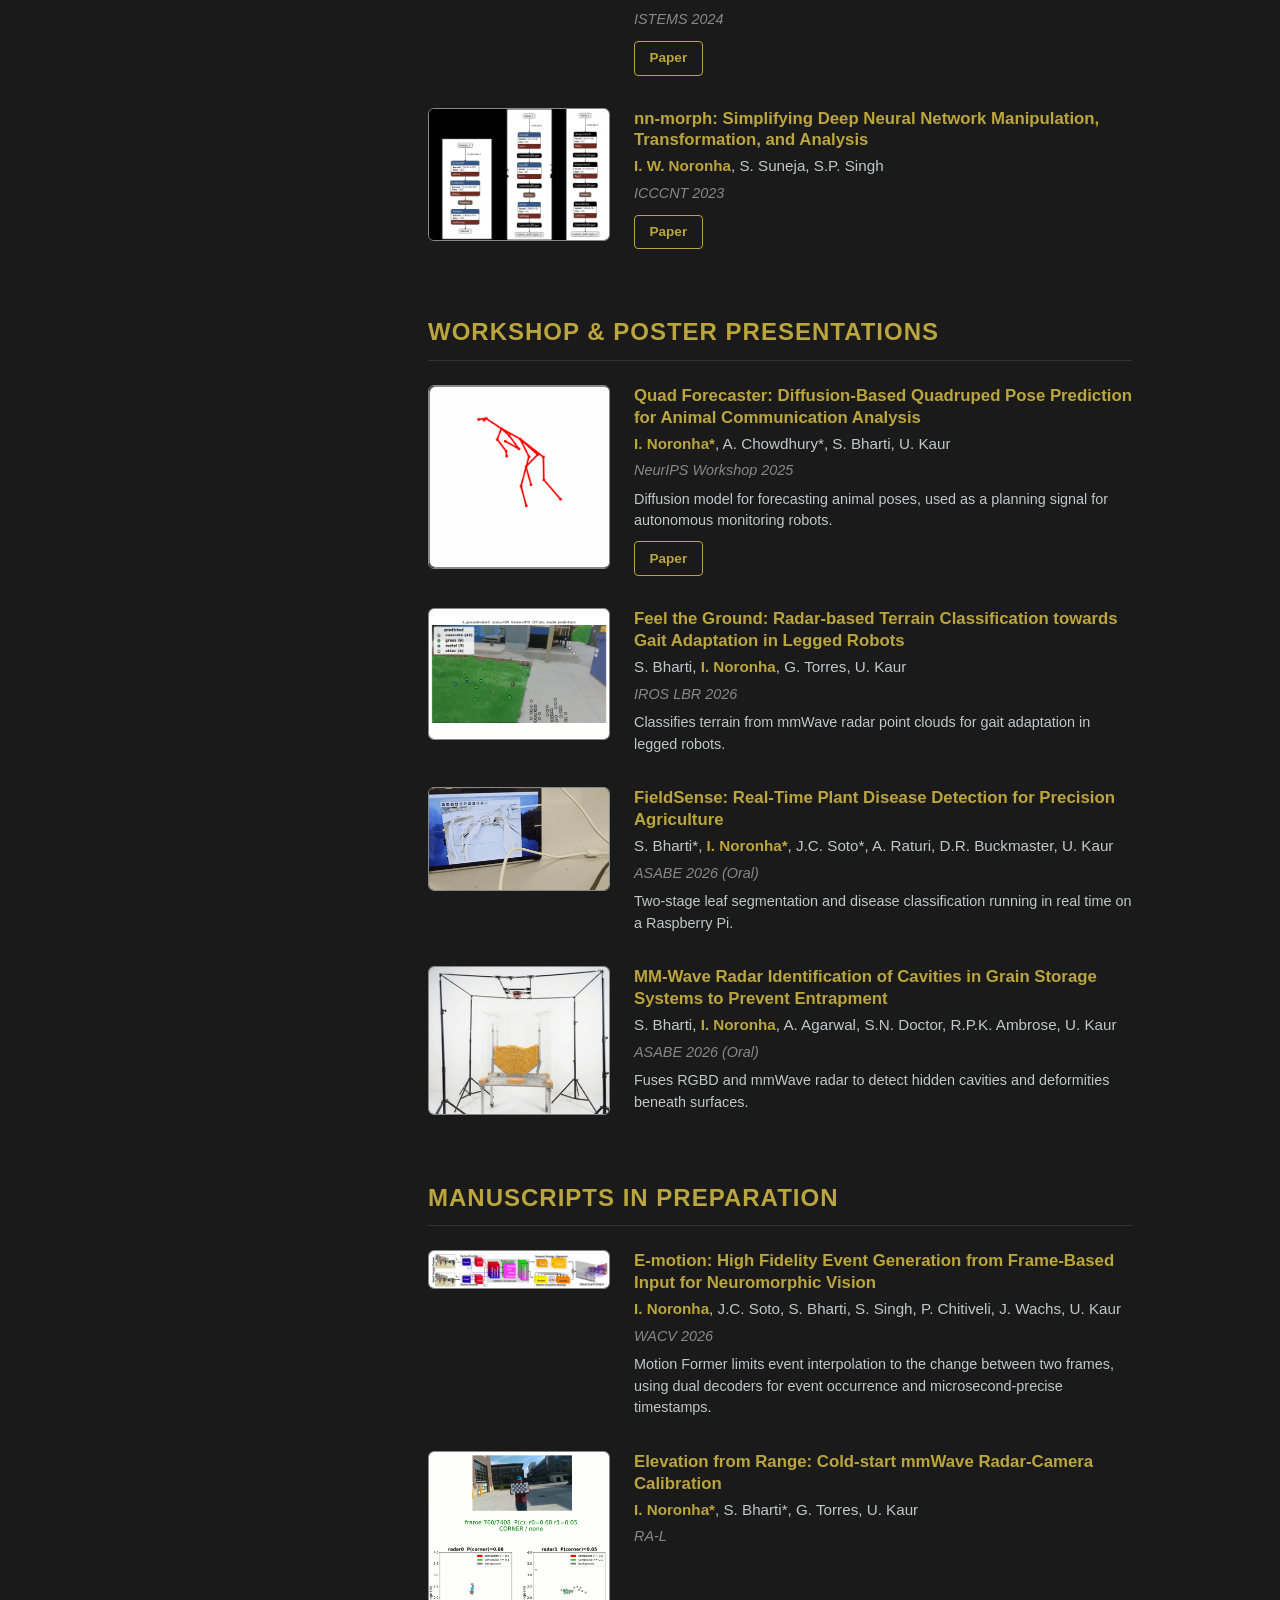
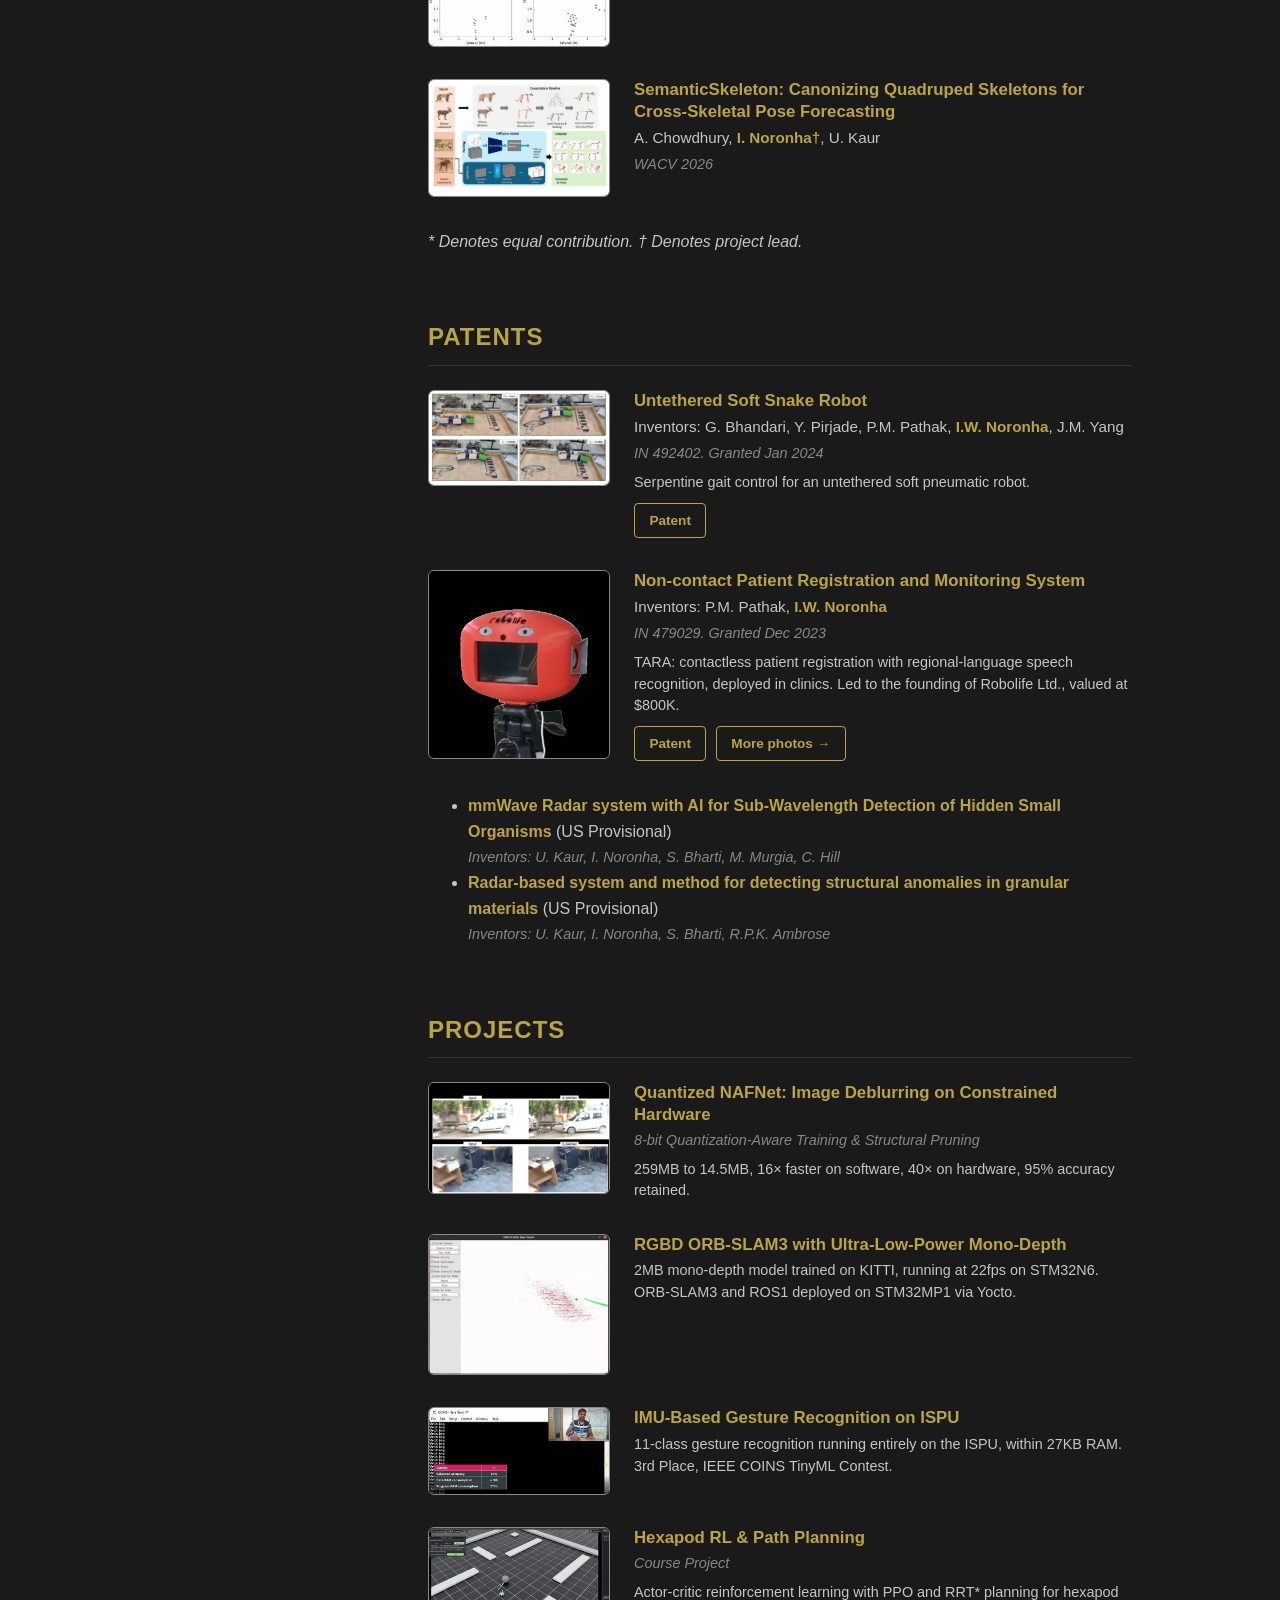
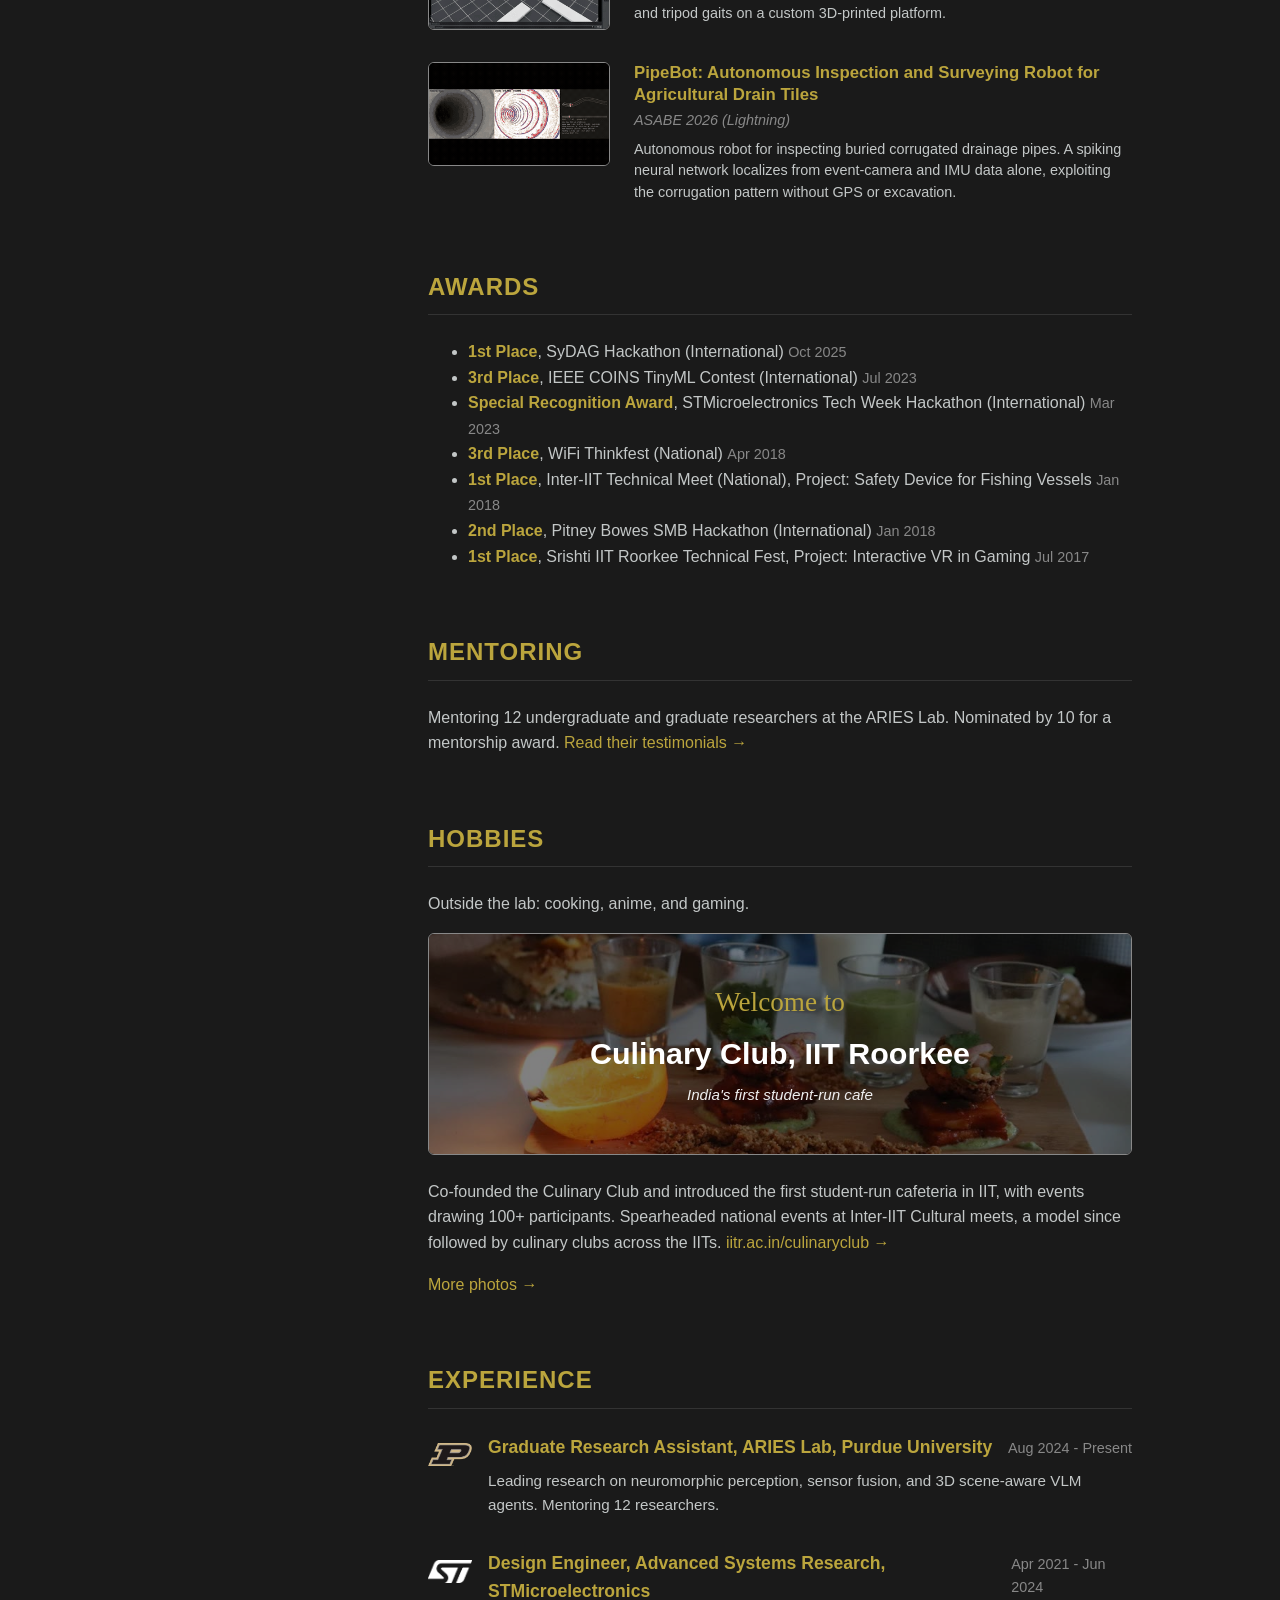
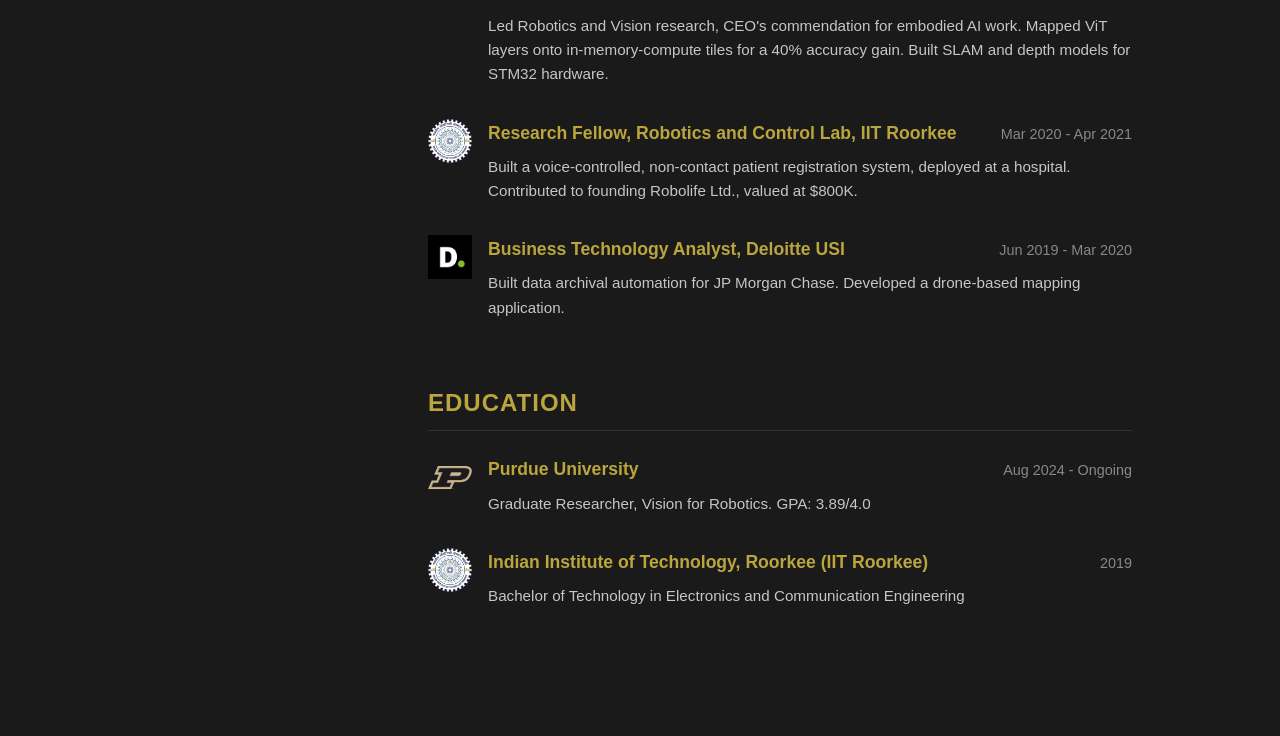
==== commit ac1cc7ed: "Redesign sidebar and nav as card/tab layout, add institution logos Restyle the left sidebar as a rou" ====
--- a/index.html
+++ b/index.html
@@ -14,18 +14,30 @@
         <nav class="sidebar">
             <div class="sidebar-content">
                 <img src="profile.jpg" alt="Ian Noronha" class="profile-img">
-
-                <div class="social-links">
-                    <!-- Email as a button -->
-                    <a href="mailto:inoronha@purdue.edu" title="Email"><i class="fas fa-envelope"></i> Email</a>
-                    <!-- Google Scholar -->
-                    <a href="https://scholar.google.com/citations?view_op=list_works&amp;hl=en&amp;hl=en&amp;user=65HXZ0gAAAAJ" title="Google Scholar"><i class="fas fa-graduation-cap"></i> Scholar</a>
-                    <!-- LinkedIn -->
-                    <a href="https://linkedin.com/in/ian-noronha-iitr/" title="LinkedIn"><i class="fab fa-linkedin"></i> LinkedIn</a>
-                    <!-- GitHub -->
-                    <a href="https://github.com/IannoIITR" title="GitHub"><i class="fab fa-github"></i> GitHub</a>
-                    <!-- CV -->
-                    <a href="Ian_noronha_res.pdf" title="CV"><i class="fas fa-file-pdf"></i> CV</a>
+                <h1 class="sidebar-name">Ian Noronha</h1>
+                <span class="sidebar-badge">Vision for Robotics</span>
+
+                <div class="contact-list">
+                    <a class="contact-item" href="mailto:inoronha@purdue.edu" title="Email">
+                        <span class="contact-icon"><i class="fas fa-envelope"></i></span>
+                        <span class="contact-text"><span class="contact-label">Email</span><span class="contact-value">inoronha@purdue.edu</span></span>
+                    </a>
+                    <a class="contact-item" href="https://scholar.google.com/citations?view_op=list_works&amp;hl=en&amp;hl=en&amp;user=65HXZ0gAAAAJ" title="Google Scholar" target="_blank" rel="noopener">
+                        <span class="contact-icon"><i class="fas fa-graduation-cap"></i></span>
+                        <span class="contact-text"><span class="contact-label">Google Scholar</span><span class="contact-value">View Profile</span></span>
+                    </a>
+                    <a class="contact-item" href="https://linkedin.com/in/ian-noronha-iitr/" title="LinkedIn" target="_blank" rel="noopener">
+                        <span class="contact-icon"><i class="fab fa-linkedin"></i></span>
+                        <span class="contact-text"><span class="contact-label">LinkedIn</span><span class="contact-value">ian-noronha-iitr</span></span>
+                    </a>
+                    <a class="contact-item" href="https://github.com/IannoIITR" title="GitHub" target="_blank" rel="noopener">
+                        <span class="contact-icon"><i class="fab fa-github"></i></span>
+                        <span class="contact-text"><span class="contact-label">GitHub</span><span class="contact-value">IannoIITR</span></span>
+                    </a>
+                    <a class="contact-item" href="Ian_noronha_res.pdf" title="CV">
+                        <span class="contact-icon"><i class="fas fa-file-pdf"></i></span>
+                        <span class="contact-text"><span class="contact-label">Resume</span><span class="contact-value">Download PDF</span></span>
+                    </a>
                 </div>
             </div>
         </nav>
@@ -47,7 +59,8 @@
             </nav>
 
             <section id="about">
-                <h1 class="main-name">Ian Noronha</h1>
+                <h1 class="main-name">About Me</h1>
+                <hr class="heading-accent">
                 <!--[cite: 1] --> <p>I am a Graduate Researcher at Purdue University, specializing in Vision for Robotics. I hold a Bachelor of Technology in Electronics and Communication Engineering from the Indian Institute of Technology, Roorkee (IIT Roorkee). My research focuses on neuromorphic perception, uncertainty-aware sensor fusion for autonomous robot navigation, and 3D scene-aware Vision-Language Model agents that bridge spatial reasoning and natural language understanding for real-world autonomous systems.</p>
                 <!--[cite: 1] --> <p>Previously, I was a Design Engineer at STMicroelectronics in the Advanced Systems Research (ASR) group, where I worked on R&D for Edge AI applications, focusing on robotics and vision.</p>
             </section>
@@ -385,35 +398,47 @@
                 <h2>Experience</h2>
 
                 <div class="exp-item">
-                    <div class="exp-header">
-                        <h3>Graduate Research Assistant, ARIES Lab, Purdue University</h3>
-                        <span class="exp-date">Aug 2024 - Present</span>
-                    </div>
-                    <p>Leading research on neuromorphic perception, sensor fusion, and 3D scene-aware VLM agents. Mentoring 12 researchers.</p>
-                </div>
-
-                <div class="exp-item">
-                    <div class="exp-header">
-                        <h3>Design Engineer, Advanced Systems Research, STMicroelectronics</h3>
-                        <span class="exp-date">Apr 2021 - Jun 2024</span>
-                    </div>
-                    <p>Led Robotics and Vision research, CEO's commendation for embodied AI work. Mapped ViT layers onto in-memory-compute tiles for a 40% accuracy gain. Built SLAM and depth models for STM32 hardware.</p>
-                </div>
-
-                <div class="exp-item">
-                    <div class="exp-header">
-                        <h3>Research Fellow, Robotics and Control Lab, IIT Roorkee</h3>
-                        <span class="exp-date">Mar 2020 - Apr 2021</span>
-                    </div>
-                    <p>Built a voice-controlled, non-contact patient registration system, deployed at a hospital. Contributed to founding Robolife Ltd., valued at $800K.</p>
-                </div>
-
-                <div class="exp-item">
-                    <div class="exp-header">
-                        <h3>Business Technology Analyst, Deloitte USI</h3>
-                        <span class="exp-date">Jun 2019 - Mar 2020</span>
-                    </div>
-                    <p>Built data archival automation for JP Morgan Chase. Developed a drone-based mapping application.</p>
+                    <img class="exp-logo" src="logos/purdue.png" alt="Purdue University logo">
+                    <div class="exp-body">
+                        <div class="exp-header">
+                            <h3>Graduate Research Assistant, ARIES Lab, Purdue University</h3>
+                            <span class="exp-date">Aug 2024 - Present</span>
+                        </div>
+                        <p>Leading research on neuromorphic perception, sensor fusion, and 3D scene-aware VLM agents. Mentoring 12 researchers.</p>
+                    </div>
+                </div>
+
+                <div class="exp-item">
+                    <img class="exp-logo" src="logos/stmicroelectronics.png" alt="STMicroelectronics logo">
+                    <div class="exp-body">
+                        <div class="exp-header">
+                            <h3>Design Engineer, Advanced Systems Research, STMicroelectronics</h3>
+                            <span class="exp-date">Apr 2021 - Jun 2024</span>
+                        </div>
+                        <p>Led Robotics and Vision research, CEO's commendation for embodied AI work. Mapped ViT layers onto in-memory-compute tiles for a 40% accuracy gain. Built SLAM and depth models for STM32 hardware.</p>
+                    </div>
+                </div>
+
+                <div class="exp-item">
+                    <img class="exp-logo" src="logos/iitr.png" alt="IIT Roorkee logo">
+                    <div class="exp-body">
+                        <div class="exp-header">
+                            <h3>Research Fellow, Robotics and Control Lab, IIT Roorkee</h3>
+                            <span class="exp-date">Mar 2020 - Apr 2021</span>
+                        </div>
+                        <p>Built a voice-controlled, non-contact patient registration system, deployed at a hospital. Contributed to founding Robolife Ltd., valued at $800K.</p>
+                    </div>
+                </div>
+
+                <div class="exp-item">
+                    <img class="exp-logo" src="logos/deloitte.png" alt="Deloitte logo">
+                    <div class="exp-body">
+                        <div class="exp-header">
+                            <h3>Business Technology Analyst, Deloitte USI</h3>
+                            <span class="exp-date">Jun 2019 - Mar 2020</span>
+                        </div>
+                        <p>Built data archival automation for JP Morgan Chase. Developed a drone-based mapping application.</p>
+                    </div>
                 </div>
             </section>
 
@@ -421,23 +446,30 @@
                 <h2>Education</h2>
 
                 <div class="exp-item">
-                    <div class="exp-header">
-                        <h3>Purdue University</h3>
-                        <span class="exp-date">Aug 2024 - Ongoing</span>
-                    </div>
-                    <p>Graduate Researcher, Vision for Robotics. GPA: 3.89/4.0</p>
-                </div>
-
-                <div class="exp-item">
-                    <div class="exp-header">
-                        <h3>Indian Institute of Technology, Roorkee (IIT Roorkee)</h3>
-                        <span class="exp-date">2019</span>
-                    </div>
-                    <p>Bachelor of Technology in Electronics and Communication Engineering</p>
+                    <img class="exp-logo" src="logos/purdue.png" alt="Purdue University logo">
+                    <div class="exp-body">
+                        <div class="exp-header">
+                            <h3>Purdue University</h3>
+                            <span class="exp-date">Aug 2024 - Ongoing</span>
+                        </div>
+                        <p>Graduate Researcher, Vision for Robotics. GPA: 3.89/4.0</p>
+                    </div>
+                </div>
+
+                <div class="exp-item">
+                    <img class="exp-logo" src="logos/iitr.png" alt="IIT Roorkee logo">
+                    <div class="exp-body">
+                        <div class="exp-header">
+                            <h3>Indian Institute of Technology, Roorkee (IIT Roorkee)</h3>
+                            <span class="exp-date">2019</span>
+                        </div>
+                        <p>Bachelor of Technology in Electronics and Communication Engineering</p>
+                    </div>
                 </div>
             </section>
         </main>
 
     </div>
+    <script src="script.js"></script>
 </body>
 </html>
--- a/styles.css
+++ b/styles.css
@@ -35,14 +35,21 @@
     font-weight: 600;
 }
 
-/* Center and scale the main name */
 .main-name {
-    text-align: center;
-    font-size: 3.5rem; /* Makes the name significantly larger */
+    text-align: left;
+    font-size: 2rem;
     margin-top: 0;
-    margin-bottom: 2rem;
-    color: var(--purdue-gold);
-    border-bottom: none; /* Removes the underline if it exists */
+    margin-bottom: 0.6rem;
+    color: var(--purdue-gold);
+    border-bottom: none;
+}
+
+.heading-accent {
+    width: 46px;
+    height: 3px;
+    background-color: var(--purdue-gold);
+    border: none;
+    margin: 0 0 1.8rem 0;
 }
 
 a {
@@ -66,67 +73,113 @@
 /* Sticky Left Sidebar */
 .sidebar {
     position: sticky;
-    top: 0;
-    width: 320px;
-    height: 100vh;
-    /* Increase the top padding to push items down */
-    padding: 6rem 2rem 2rem 2rem; 
+    top: 2rem;
+    width: 300px;
+    max-height: calc(100vh - 4rem);
+    margin: 2rem 0 2rem 0;
+    padding: 2.5rem 1.8rem;
     box-sizing: border-box;
     display: flex;
     flex-direction: column;
     align-items: center;
     text-align: center;
     flex-shrink: 0;
+    background-color: #212121;
+    border: 1px solid #333;
+    border-radius: 16px;
 }
 
 .profile-img {
-    width: 160px;
-    height: 220px; /* Taller height creates the rectangle */
-    border-radius: 0; /* 0 makes the corners sharp. Change to 8px for slightly rounded corners */
+    width: 140px;
+    height: 140px;
+    border-radius: 12px;
     object-fit: cover;
-    margin-bottom: 1.5rem;
+    margin-bottom: 1.2rem;
     border: 2px solid var(--purdue-gold);
 }
 
-.sidebar h1 {
-    font-size: 1.8rem;
-    margin: 0 0 0.2rem 0;
-}
-
-.sidebar h2 {
-    font-size: 1rem;
+.sidebar-name {
+    font-size: 1.4rem;
+    margin: 0 0 0.6rem 0;
+}
+
+.sidebar-badge {
+    display: inline-block;
+    font-size: 0.75rem;
+    text-transform: uppercase;
+    letter-spacing: 0.5px;
+    color: var(--purdue-gold);
+    border: 1px solid var(--purdue-gold);
+    border-radius: 20px;
+    padding: 0.3rem 0.9rem;
+    margin-bottom: 1.8rem;
+}
+
+.sidebar hr {
+    width: 100%;
+    border: none;
+    border-top: 1px solid #333;
+    margin: 0 0 1.5rem 0;
+}
+
+.contact-list {
+    display: flex;
+    flex-direction: column;
+    gap: 0.7rem;
+    width: 100%;
+}
+
+.contact-item {
+    display: flex;
+    align-items: center;
+    gap: 0.8rem;
+    padding: 0.55rem 0.7rem;
+    background-color: rgba(255, 255, 255, 0.03);
+    border: 1px solid #333;
+    border-radius: 8px;
+    text-align: left;
+    transition: border-color 0.2s ease-in-out, background-color 0.2s ease-in-out;
+}
+
+.contact-item:hover {
+    border-color: var(--purdue-gold);
+    background-color: rgba(207, 185, 145, 0.06);
+}
+
+.contact-icon {
+    flex: 0 0 34px;
+    height: 34px;
+    border: 1.5px solid var(--purdue-gold);
+    border-radius: 7px;
+    display: flex;
+    align-items: center;
+    justify-content: center;
+    color: var(--purdue-gold);
+    font-size: 0.9rem;
+}
+
+.contact-text {
+    display: flex;
+    flex-direction: column;
+    overflow: hidden;
+}
+
+.contact-label {
+    font-size: 0.62rem;
+    text-transform: uppercase;
+    letter-spacing: 0.5px;
+    color: var(--muted-gray);
+}
+
+.contact-value {
+    font-size: 0.82rem;
     color: var(--text-white);
-    font-weight: 400;
-    margin: 0 0 0.5rem 0;
-}
-
-.sidebar p {
-    font-size: 0.9rem;
-    color: var(--muted-gray);
-    margin: 0 0 1.5rem 0;
-}
-
-.contact-info {
-    margin-bottom: 1.5rem;
-    font-size: 0.95rem;
-}
-
-.social-links {
-    display: flex;
-    gap: 15px;
-    flex-wrap: wrap;
-    justify-content: center;
-}
-
-.social-links a {
-    font-size: 0.9rem;
-    color: var(--text-white);
-    display: flex;
-    align-items: center;
-    gap: 6px;
-}
-
-.social-links a:hover {
+    white-space: nowrap;
+    overflow: hidden;
+    text-overflow: ellipsis;
+}
+
+.contact-item:hover .contact-value {
     color: var(--purdue-gold);
 }
 
@@ -161,7 +214,22 @@
 
 /* Experience Styling */
 .exp-item {
+    display: flex;
+    gap: 1rem;
+    align-items: flex-start;
     margin-bottom: 2rem;
+}
+
+.exp-logo {
+    flex: 0 0 44px;
+    width: 44px;
+    height: 44px;
+    object-fit: contain;
+}
+
+.exp-body {
+    flex: 1;
+    min-width: 0;
 }
 
 .exp-header {
@@ -447,25 +515,35 @@
 .jump-nav {
     display: flex;
     flex-wrap: wrap;
-    gap: 0.5rem 1.2rem;
-    padding: 0.8rem 0 1.5rem 0;
-    margin-bottom: 2rem;
-    border-bottom: 1px solid #333;
+    gap: 0.3rem;
+    padding: 0.7rem;
+    margin-bottom: 2.5rem;
+    background-color: #212121;
+    border: 1px solid #333;
+    border-radius: 12px;
     position: sticky;
-    top: 0;
-    background-color: var(--bg-black);
+    top: 1rem;
     z-index: 10;
 }
 
 .jump-nav a {
-    font-size: 0.85rem;
+    font-size: 0.8rem;
+    font-weight: 600;
     text-transform: uppercase;
     letter-spacing: 0.5px;
+    color: var(--muted-gray);
+    padding: 0.5rem 0.8rem;
+    border-radius: 8px;
+    border-bottom: 2px solid transparent;
+}
+
+.jump-nav a:hover {
     color: var(--text-white);
 }
 
-.jump-nav a:hover {
-    color: var(--purdue-gold);
+.jump-nav a.active {
+    color: var(--purdue-gold);
+    border-bottom: 2px solid var(--purdue-gold);
 }
 
 @media (max-width: 600px) {
